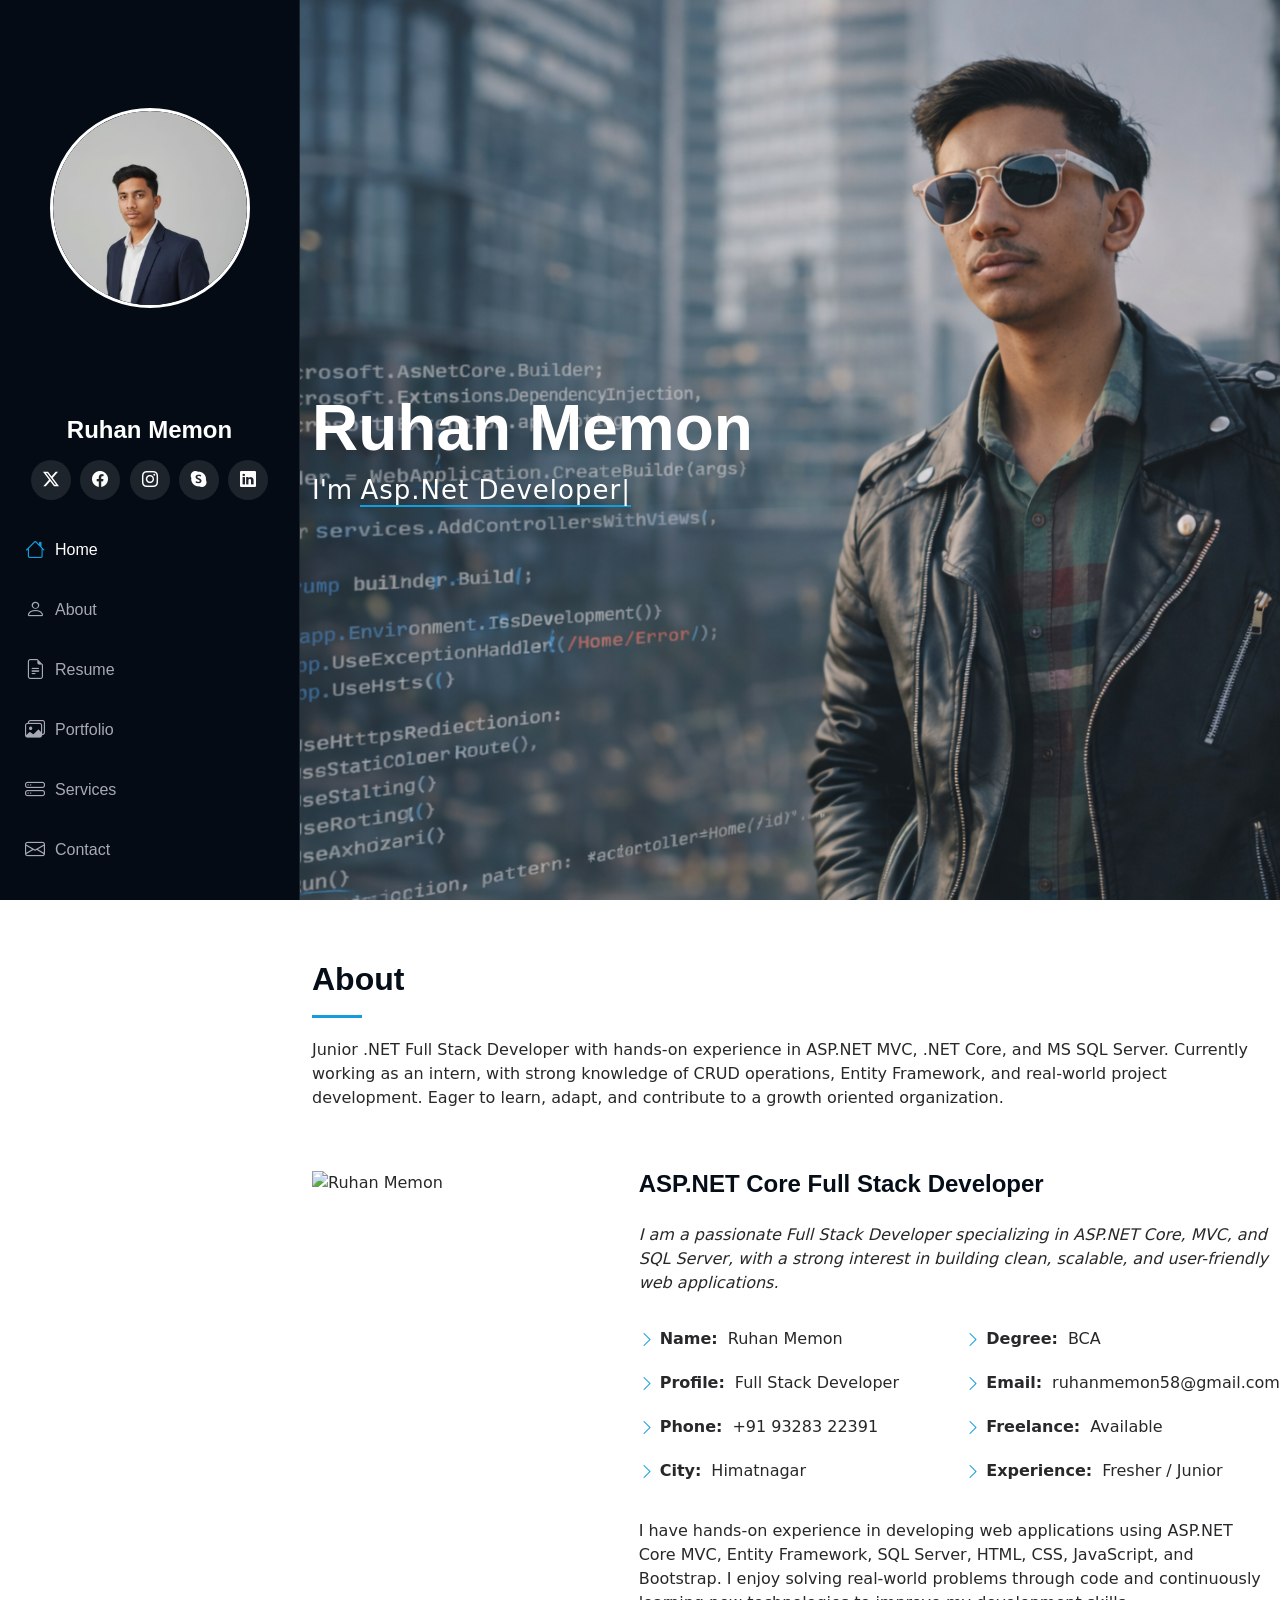
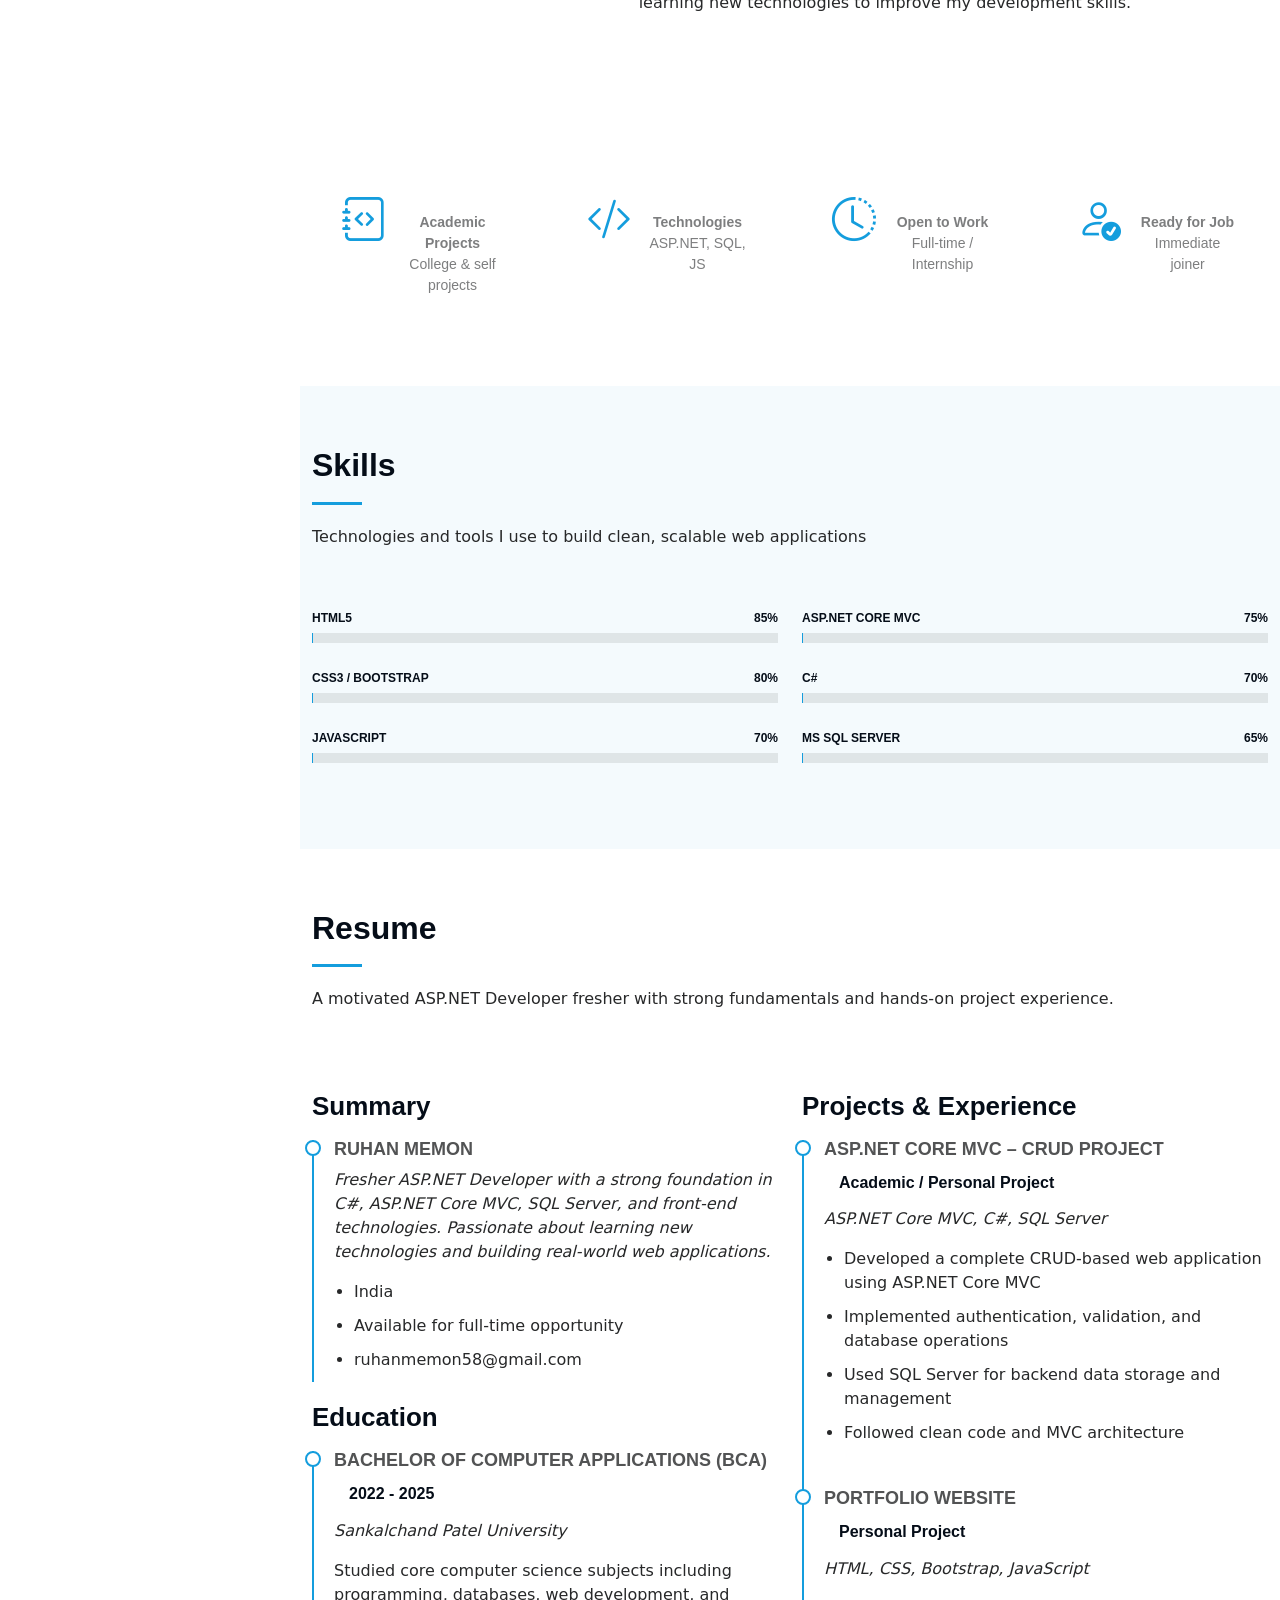
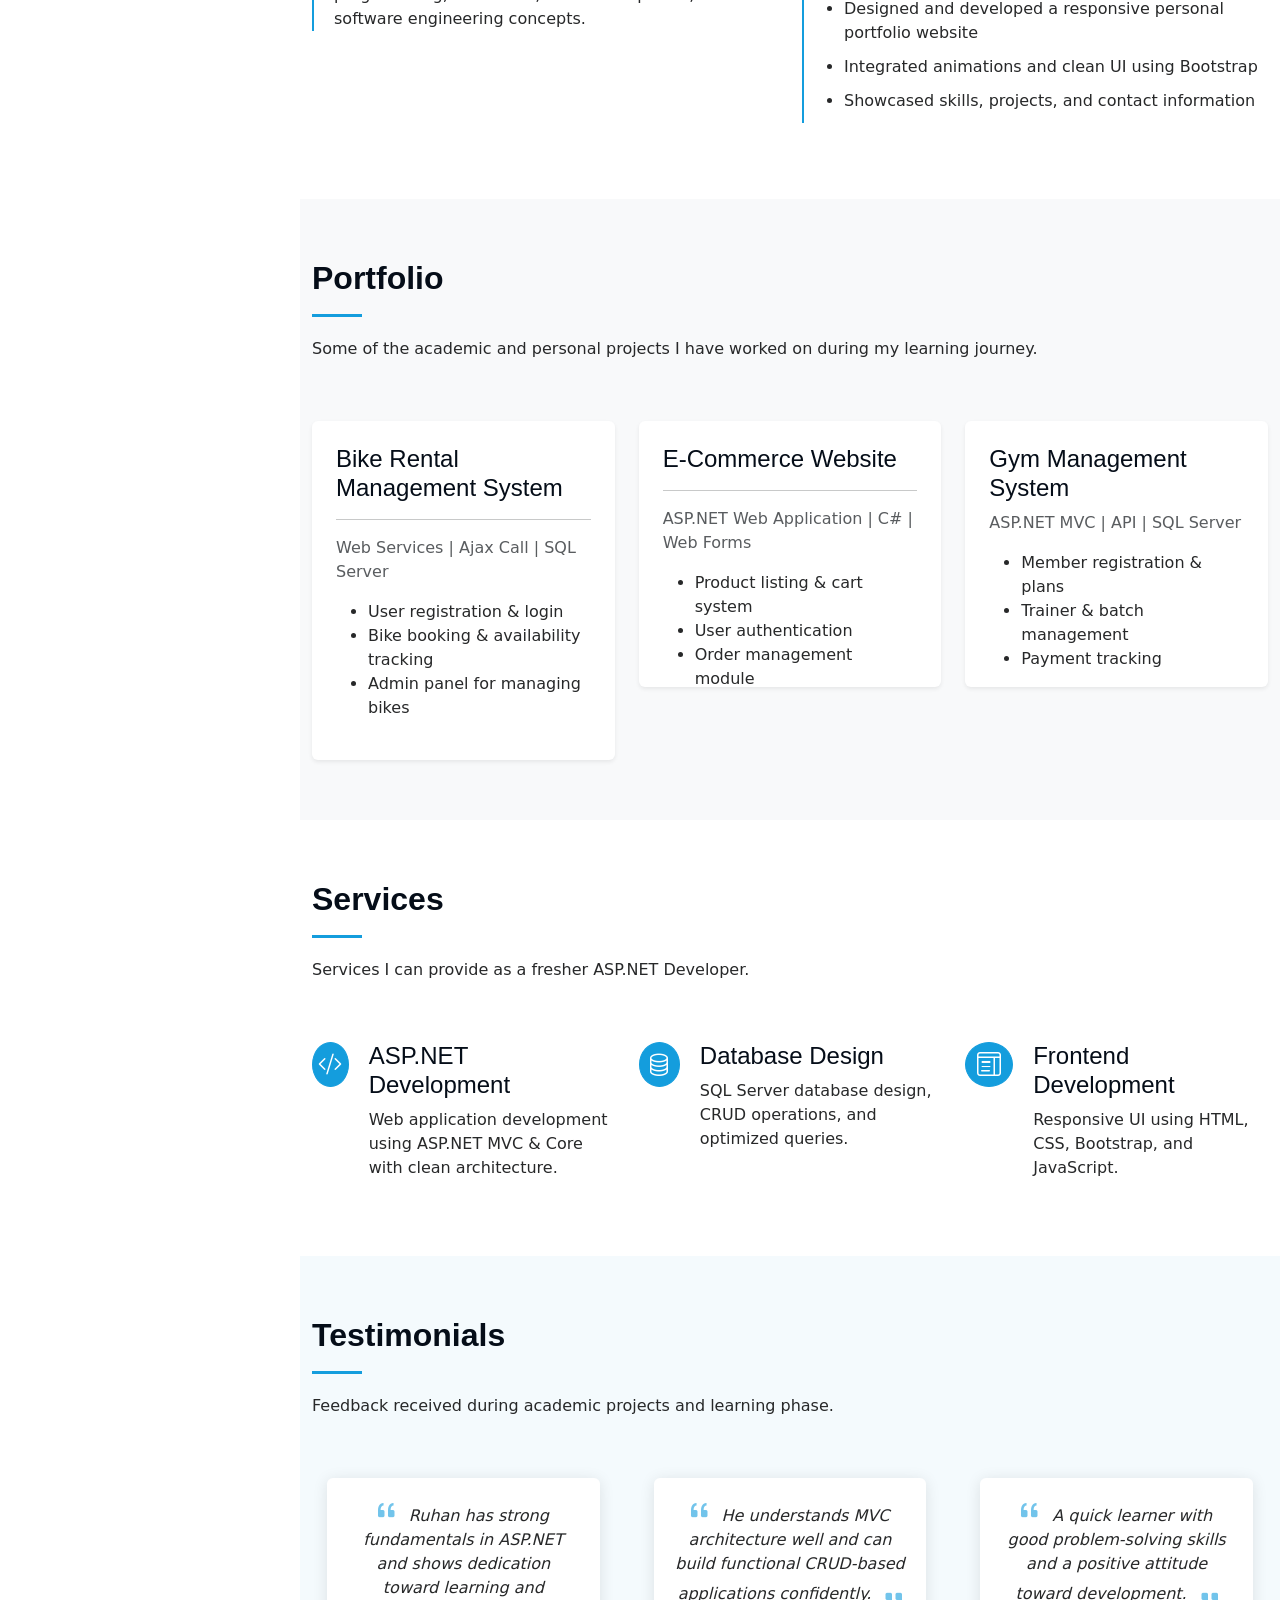
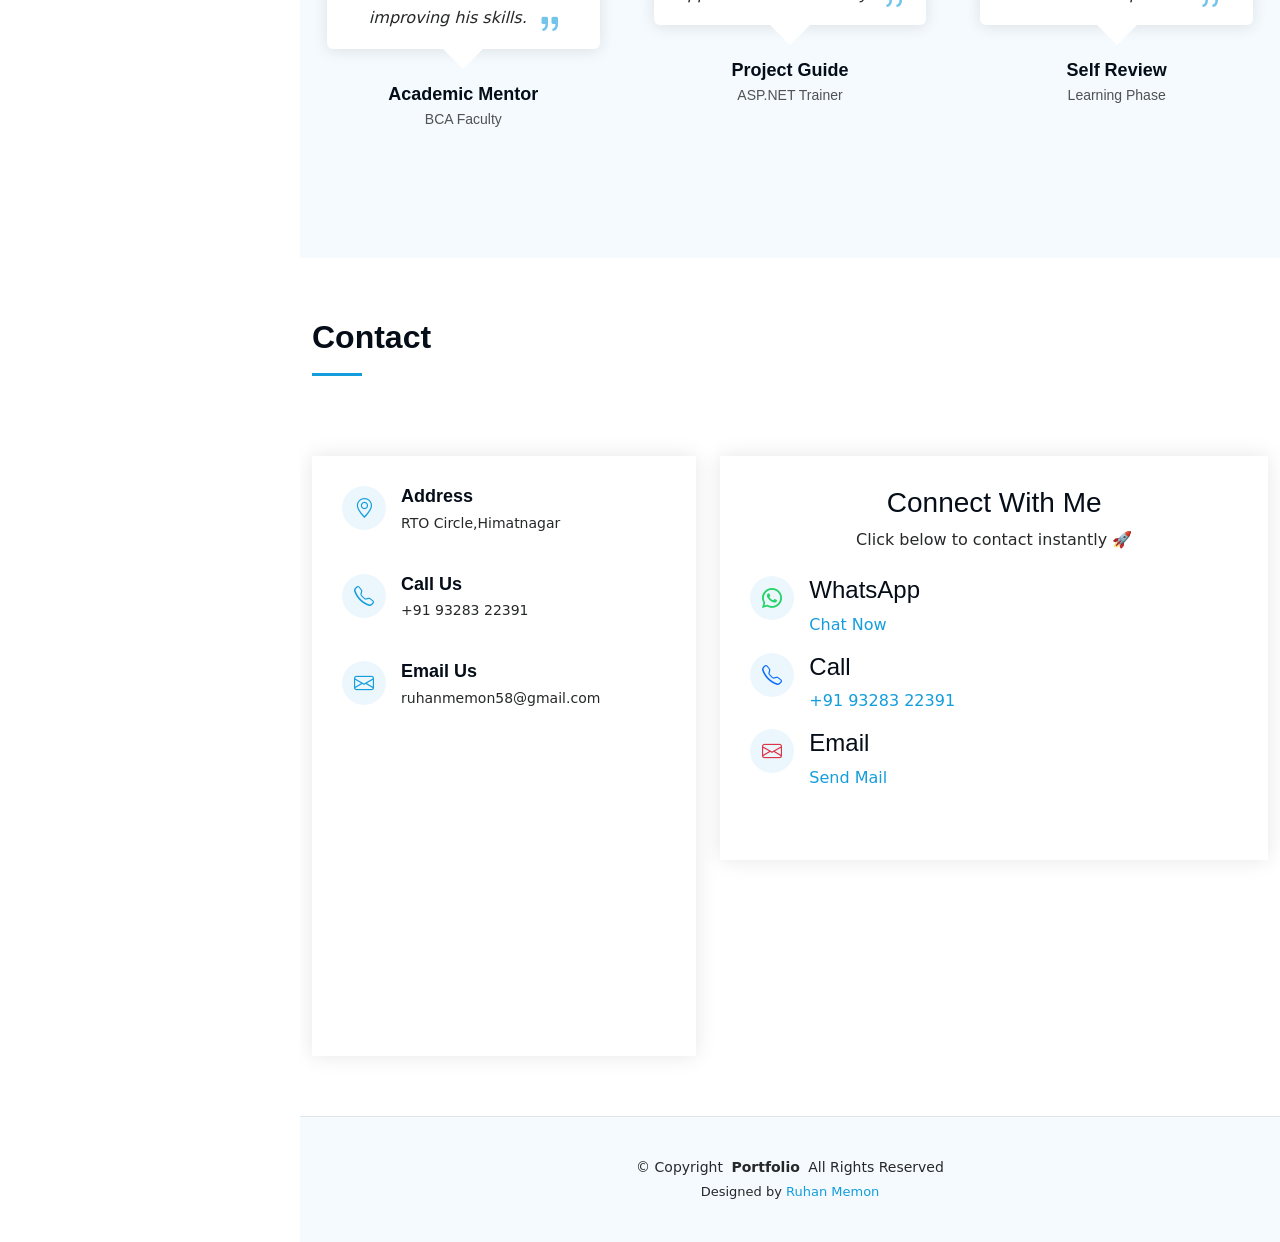
==== index.html @ 729849a2 "rename to index" ====
<!DOCTYPE html>
<html lang="en">

<head>
  <meta charset="utf-8">
  <meta content="width=device-width, initial-scale=1.0" name="viewport">

  <title>Ruhan Portfolio</title>

  <!-- ✅ FIXED Favicon -->
  <link rel="icon" href="PortAssets/img/favicon.png">
  <link rel="apple-touch-icon" href="PortAssets/img/apple-touch-icon.png">

  <!-- Fonts -->
  <link href="https://fonts.googleapis.com" rel="preconnect">
  <link href="https://fonts.gstatic.com" rel="preconnect" crossorigin>

  <!-- Vendor CSS -->
  <link rel="stylesheet" href="PortAssets/vendor/bootstrap/css/bootstrap.min.css">
  <link rel="stylesheet" href="PortAssets/vendor/bootstrap-icons/bootstrap-icons.css">
  <link rel="stylesheet" href="PortAssets/vendor/aos/aos.css">
  <link rel="stylesheet" href="PortAssets/vendor/glightbox/css/glightbox.min.css">
  <link rel="stylesheet" href="PortAssets/vendor/swiper/swiper-bundle.min.css">

  <!-- Main CSS -->
  <link rel="stylesheet" href="PortAssets/css/main.css">

</head>

<body>

 <header id="header" class="header dark-background d-flex flex-column">
     <i class="header-toggle d-xl-none bi bi-list"></i>

     <div class="profile-img">
         <img src="PortAssets/img/testimonials/Profile.jpeg" alt="" class="img-fluid rounded-circle">
     </div>

     <a href="index.html" class="logo d-flex align-items-center justify-content-center">
         <!-- Uncomment the line below if you also wish to use an image logo -->
         <!-- <img src="assets/img/logo.png" alt=""> -->
         <h1 class="sitename">Ruhan Memon</h1>
     </a>

     <div class="social-links text-center">
         <a href="#" class="twitter"><i class="bi bi-twitter-x"></i></a>
         <a href="#" class="facebook"><i class="bi bi-facebook"></i></a>
         <a href="#" class="instagram"><i class="bi bi-instagram"></i></a>
         <a href="#" class="google-plus"><i class="bi bi-skype"></i></a>
         <a href="https://www.linkedin.com/in/ruhan-memon-b972b932a/" class="linkedin"><i class="bi bi-linkedin"></i></a>
     </div>

     <nav id="navmenu" class="navmenu">
         <ul>
             <li><a href="#hero" class="active"><i class="bi bi-house navicon"></i>Home</a></li>
             <li><a href="#about"><i class="bi bi-person navicon"></i> About</a></li>
             <li><a href="#resume"><i class="bi bi-file-earmark-text navicon"></i> Resume</a></li>
             <li><a href="#portfolio"><i class="bi bi-images navicon"></i> Portfolio</a></li>
             <li><a href="#services"><i class="bi bi-hdd-stack navicon"></i> Services</a></li>
             <!-- <li class="dropdown">
                 <a href="#"><i class="bi bi-menu-button navicon"></i> <span>Dropdown</span> <i class="bi bi-chevron-down toggle-dropdown"></i></a>
                 <ul>
                     <li><a href="#">Dropdown 1</a></li>
                     <li class="dropdown">
                         <a href="#"><span>Deep Dropdown</span> <i class="bi bi-chevron-down toggle-dropdown"></i></a>
                         <ul>
                             <li><a href="#">Deep Dropdown 1</a></li>
                             <li><a href="#">Deep Dropdown 2</a></li>
                             <li><a href="#">Deep Dropdown 3</a></li>
                             <li><a href="#">Deep Dropdown 4</a></li>
                             <li><a href="#">Deep Dropdown 5</a></li>
                         </ul>
                     </li>
                     <li><a href="#">Dropdown 2</a></li>
                     <li><a href="#">Dropdown 3</a></li>
                     <li><a href="#">Dropdown 4</a></li>
                 </ul>
             </li>  -->
             <li><a href="#contact"><i class="bi bi-envelope navicon"></i> Contact</a></li>
         </ul>
     </nav>

 </header>

<main class="main">

<!-- HERO SECTION -->
<section id="hero" class="hero section dark-background">
  <img src="/PortAssets/img/testimonials/Ruhan.png" alt="" data-aos="fade-in" class="img-fluid">
  <div class="container" data-aos="fade-up" data-aos-delay="100">
    <h2>Ruhan Memon</h2>
    <p>I'm 
      <span class="typed" data-typed-items="Asp.Net Developer,Full Stack Developer,Web Developer"></span>
    </p>
  </div>
</section>
<!-- About Section -->
<section id="about" class="about section">

    <!-- Section Title -->
    <div class="container section-title" data-aos="fade-up">
        <h2>About</h2>
        <p>
            Junior .NET Full Stack Developer with hands-on experience in ASP.NET
            MVC, .NET Core, and MS SQL Server. Currently working as an intern, with
            strong knowledge of CRUD operations, Entity Framework, and real-world
            project development. Eager to learn, adapt, and contribute to a growth
            oriented organization.
        </p>
    </div><!-- End Section Title -->
    <div class="container" data-aos="fade-up" data-aos-delay="100">

        <div class="row gy-4 justify-content-center">
            <div class="col-lg-4">
                <img src="/PortAssets/img/testimonials/profile.jpeg" class="img-fluid" alt="Ruhan Memon">
            </div>
            <div class="col-lg-8 content">
                <h2>ASP.NET Core Full Stack Developer</h2>
                <p class="fst-italic py-3">
                    I am a passionate Full Stack Developer specializing in ASP.NET Core, MVC, and SQL Server,
                    with a strong interest in building clean, scalable, and user-friendly web applications.
                </p>

                <div class="row">
                    <div class="col-lg-6">
                        <ul>
                            <li><i class="bi bi-chevron-right"></i> <strong>Name:</strong> <span>Ruhan Memon</span></li>
                            <li><i class="bi bi-chevron-right"></i> <strong>Profile:</strong> <span>Full Stack Developer</span></li>
                            <li><i class="bi bi-chevron-right"></i> <strong>Phone:</strong> <span>+91 93283 22391</span></li>
                            <li><i class="bi bi-chevron-right"></i> <strong>City:</strong> <span>Himatnagar</span></li>
                        </ul>
                    </div>
                    <div class="col-lg-6">
                        <ul>
                            <li><i class="bi bi-chevron-right"></i> <strong>Degree:</strong> <span>BCA</span></li>
                            <li><i class="bi bi-chevron-right"></i> <strong>Email:</strong> <span>ruhanmemon58@gmail.com</span></li>
                            <li><i class="bi bi-chevron-right"></i> <strong>Freelance:</strong> <span>Available</span></li>
                            <li><i class="bi bi-chevron-right"></i> <strong>Experience:</strong> <span>Fresher / Junior</span></li>
                        </ul>
                    </div>
                </div>
                <p class="py-3">
                    I have hands-on experience in developing web applications using ASP.NET Core MVC,
                    Entity Framework, SQL Server, HTML, CSS, JavaScript, and Bootstrap.
                    I enjoy solving real-world problems through code and continuously learning new technologies
                    to improve my development skills.
                </p>
            </div>
        </div>
    </div>
</section><!-- /About Section -->
  <!-- Stats Section -->
  <section id="stats" class="stats section">

      <div class="container" data-aos="fade-up" data-aos-delay="100">

          <div class="row gy-4">

              <div class="col-lg-3 col-md-6">
                  <div class="stats-item text-center">
                      <i class="bi bi-journal-code"></i>
                      <span data-purecounter-start="0" data-purecounter-end="6" data-purecounter-duration="1" class="purecounter"></span>
                      <p><strong>Academic Projects</strong><br><span>College & self projects</span></p>
                  </div>
              </div>

              <div class="col-lg-3 col-md-6">
                  <div class="stats-item text-center">
                      <i class="bi bi-code-slash"></i>
                      <span data-purecounter-start="0" data-purecounter-end="4" data-purecounter-duration="1" class="purecounter"></span>
                      <p><strong>Technologies</strong><br><span>ASP.NET, SQL, JS</span></p>
                  </div>
              </div>

              <div class="col-lg-3 col-md-6">
                  <div class="stats-item text-center">
                      <i class="bi bi-clock-history"></i>
                      <span data-purecounter-start="0" data-purecounter-end="800" data-purecounter-duration="1" class="purecounter"></span>
                      <p><strong>Open to Work</strong><br><span>Full-time / Internship</span></p>

                  </div>
              </div>

              <div class="col-lg-3 col-md-6">
                  <div class="stats-item text-center">
                      <i class="bi bi-person-check"></i>
                      <span data-purecounter-start="0" data-purecounter-end="1" data-purecounter-duration="1" class="purecounter"></span>
                      <p><strong>Ready for Job</strong><br><span>Immediate joiner</span></p>
                  </div>
              </div>

          </div>

      </div>


  </section><!-- /Stats Section -->
    <!-- Skills Section -->
  <section id="skills" class="skills section light-background">

      <div class="container section-title" data-aos="fade-up">
          <h2>Skills</h2>
          <p>Technologies and tools I use to build clean, scalable web applications</p>
      </div>

      <div class="container" data-aos="fade-up" data-aos-delay="100">

          <div class="row skills-content skills-animation">

              <!-- LEFT SIDE -->
              <div class="col-lg-6">

                  <div class="progress">
                      <span class="skill"><span>HTML5</span> <i class="val">85%</i></span>
                      <div class="progress-bar-wrap">
                          <div class="progress-bar" role="progressbar" aria-valuenow="85"></div>
                      </div>
                  </div>

                  <div class="progress">
                      <span class="skill"><span>CSS3 / Bootstrap</span> <i class="val">80%</i></span>
                      <div class="progress-bar-wrap">
                          <div class="progress-bar" role="progressbar" aria-valuenow="80"></div>
                      </div>
                  </div>

                  <div class="progress">
                      <span class="skill"><span>JavaScript</span> <i class="val">70%</i></span>
                      <div class="progress-bar-wrap">
                          <div class="progress-bar" role="progressbar" aria-valuenow="70"></div>
                      </div>
                  </div>

              </div>

              <!-- RIGHT SIDE -->
              <div class="col-lg-6">

                  <div class="progress">
                      <span class="skill"><span>ASP.NET Core MVC</span> <i class="val">75%</i></span>
                      <div class="progress-bar-wrap">
                          <div class="progress-bar" role="progressbar" aria-valuenow="75"></div>
                      </div>
                  </div>

                  <div class="progress">
                      <span class="skill"><span>C#</span> <i class="val">70%</i></span>
                      <div class="progress-bar-wrap">
                          <div class="progress-bar" role="progressbar" aria-valuenow="70"></div>
                      </div>
                  </div>

                  <div class="progress">
                      <span class="skill"><span>MS SQL Server</span> <i class="val">65%</i></span>
                      <div class="progress-bar-wrap">
                          <div class="progress-bar" role="progressbar" aria-valuenow="65"></div>
                      </div>
                  </div>

              </div>

          </div>

      </div>

  </section>
  <!-- /Skills Section -->
 <!-- Resume Section -->
 <section id="resume" class="resume section">

     <!-- Section Title -->
     <div class="container section-title" data-aos="fade-up">
         <h2>Resume</h2>
         <p>A motivated ASP.NET Developer fresher with strong fundamentals and hands-on project experience.</p>
     </div>

     <div class="container">

         <div class="row">

             <!-- LEFT SIDE -->
             <div class="col-lg-6" data-aos="fade-up" data-aos-delay="100">
                 <h3 class="resume-title">Summary</h3>

                 <div class="resume-item pb-0">
                     <h4>Ruhan Memon</h4>
                     <p>
                         <em>
                             Fresher ASP.NET Developer with a strong foundation in C#, ASP.NET Core MVC,
                             SQL Server, and front-end technologies. Passionate about learning new technologies
                             and building real-world web applications.
                         </em>
                     </p>
                     <ul>
                         <li>India</li>
                         <li>Available for full-time opportunity</li>
                         <li>ruhanmemon58@gmail.com</li>
                     </ul>
                 </div>

                 <h3 class="resume-title">Education</h3>

                 <div class="resume-item">
                     <h4>Bachelor of Computer Applications (BCA)</h4>
                     <h5>2022 - 2025</h5>
                     <p><em>Sankalchand Patel  University</em></p>
                     <p>
                         Studied core computer science subjects including programming, databases,
                         web development, and software engineering concepts.
                     </p>
                 </div>

             </div>

             <!-- RIGHT SIDE -->
             <div class="col-lg-6" data-aos="fade-up" data-aos-delay="200">
                 <h3 class="resume-title">Projects & Experience</h3>

                 <div class="resume-item">
                     <h4>ASP.NET Core MVC – CRUD Project</h4>
                     <h5>Academic / Personal Project</h5>
                     <p><em>ASP.NET Core MVC, C#, SQL Server</em></p>
                     <ul>
                         <li>Developed a complete CRUD-based web application using ASP.NET Core MVC</li>
                         <li>Implemented authentication, validation, and database operations</li>
                         <li>Used SQL Server for backend data storage and management</li>
                         <li>Followed clean code and MVC architecture</li>
                     </ul>
                 </div>

                 <div class="resume-item">
                     <h4>Portfolio Website</h4>
                     <h5>Personal Project</h5>
                     <p><em>HTML, CSS, Bootstrap, JavaScript</em></p>
                     <ul>
                         <li>Designed and developed a responsive personal portfolio website</li>
                         <li>Integrated animations and clean UI using Bootstrap</li>
                         <li>Showcased skills, projects, and contact information</li>
                     </ul>
                 </div>

             </div>

         </div>

     </div>

 </section>
 <!-- /Resume Section -->
   <!-- Portfolio Section -->
 <section id="portfolio" class="portfolio section bg-light">

     <div class="container section-title" data-aos="fade-up">
         <h2>Portfolio</h2>
         <p>Some of the academic and personal projects I have worked on during my learning journey.</p>
     </div>

     <div class="container">
         <div class="row gy-4">

             <div class="col-lg-4 col-md-6" data-aos="fade-up" data-aos-delay="100">
                 <div class="portfolio-item p-4 shadow-sm bg-white rounded">
                     <h4>Bike Rental Management System</h4>
                     <hr />
                     <p class="text-muted">Web Services | Ajax Call | SQL Server</p>
                     <ul>
                         <li>User registration & login</li>
                         <li>Bike booking & availability tracking</li>
                         <li>Admin panel for managing bikes</li>
                     </ul>
                 </div>
             </div>

             <div class="col-lg-4 col-md-6" data-aos="fade-up" data-aos-delay="200">
                 <div class="portfolio-item p-4 shadow-sm bg-white rounded" style="height:266px">
                     <h4>E-Commerce Website</h4>
                     <hr />
                     <p class="text-muted">ASP.NET Web Application | C# | Web Forms</p>
                     <ul>
                         <li>Product listing & cart system</li>
                         <li>User authentication</li>
                         <li>Order management module</li>
                     </ul>
                 </div>
             </div>

             <div class="col-lg-4 col-md-6" data-aos="fade-up" data-aos-delay="300">
                 <div class="portfolio-item p-4 shadow-sm bg-white rounded" style="height:266px">
                     <h4>Gym Management System</h4>
                     <p class="text-muted">ASP.NET MVC | API | SQL Server  </p>
                     <ul>
                         <li>Member registration & plans</li>
                         <li>Trainer & batch management</li>
                         <li>Payment tracking</li>
                     </ul>
                 </div>
             </div>

         </div>
     </div>

 </section>
 <!-- /Portfolio Section -->
   <!-- Services Section -->
 <section id="services" class="services section">

     <div class="container section-title" data-aos="fade-up">
         <h2>Services</h2>
         <p>Services I can provide as a fresher ASP.NET Developer.</p>
     </div>

     <div class="container">
         <div class="row gy-4">

             <div class="col-lg-4 col-md-6" data-aos="fade-up" data-aos-delay="100">
                 <div class="service-item d-flex">
                     <div class="icon" style="width:94px;height:45px;"><i class="bi bi-code-slash"></i></div>
                     <div>
                         <h4>ASP.NET Development</h4>
                         <p>Web application development using ASP.NET MVC & Core with clean architecture.</p>
                     </div>
                 </div>
             </div>

             <div class="col-lg-4 col-md-6" data-aos="fade-up" data-aos-delay="200">
                 <div class="service-item d-flex">
                     <div class="icon" style="width:94px;height:45px;"><i class="bi bi-database"></i></div>
                     <div>
                         <h4>Database Design</h4>
                         <p>SQL Server database design, CRUD operations, and optimized queries.</p>
                     </div>
                 </div>
             </div>

             <div class="col-lg-4 col-md-6" data-aos="fade-up" data-aos-delay="300">
                 <div class="service-item d-flex">
                     <div class="icon" style="width:94px;height:45px;"><i class="bi bi-layout-text-window"></i></div>
                     <div>
                         <h4>Frontend Development</h4>
                         <p>Responsive UI using HTML, CSS, Bootstrap, and JavaScript.</p>
                     </div>
                 </div>
             </div>

         </div>
     </div>

 </section>
 <!-- /Services Section -->
 <!-- Testimonials Section -->
 <section id="testimonials" class="testimonials section light-background">

     <div class="container section-title" data-aos="fade-up">
         <h2>Testimonials</h2>
         <p>Feedback received during academic projects and learning phase.</p>
     </div>

     <div class="container" data-aos="fade-up" data-aos-delay="100">
         <div class="row gy-4">

             <div class="col-lg-4">
                 <div class="testimonial-item">
                     <p>
                         <i class="bi bi-quote quote-icon-left"></i>
                         Ruhan has strong fundamentals in ASP.NET and shows dedication toward learning and improving his skills.
                         <i class="bi bi-quote quote-icon-right"></i>
                     </p>
                     <h3>Academic Mentor</h3>
                     <h4>BCA Faculty</h4>
                 </div>
             </div>

             <div class="col-lg-4">
                 <div class="testimonial-item">
                     <p>
                         <i class="bi bi-quote quote-icon-left"></i>
                         He understands MVC architecture well and can build functional CRUD-based applications confidently.
                         <i class="bi bi-quote quote-icon-right"></i>
                     </p>
                     <h3>Project Guide</h3>
                     <h4>ASP.NET Trainer</h4>
                 </div>
             </div>

             <div class="col-lg-4">
                 <div class="testimonial-item">
                     <p>
                         <i class="bi bi-quote quote-icon-left"></i>
                         A quick learner with good problem-solving skills and a positive attitude toward development.
                         <i class="bi bi-quote quote-icon-right"></i>
                     </p>
                     <h3>Self Review</h3>
                     <h4>Learning Phase</h4>
                 </div>
             </div>

         </div>
     </div>

 </section>
 <!-- /Testimonials Section -->
<!-- Contact Section -->
<section id="contact" class="contact section">

    <div class="container section-title" data-aos="fade-up">
        <h2>Contact</h2>
       
    </div>

    <div class="container" data-aos="fade-up" data-aos-delay="100">

        <div class="row gy-4">

            <!-- ✅ LEFT SIDE SAME (NO CHANGE) -->
            <div class="col-lg-5">

                <div class="info-wrap">
                    <div class="info-item d-flex" data-aos="fade-up" data-aos-delay="200">
                        <i class="bi bi-geo-alt flex-shrink-0"></i>
                        <div>
                            <h3>Address</h3>
                            <p>RTO Circle,Himatnagar</p>
                        </div>
                    </div>

                    <div class="info-item d-flex" data-aos="fade-up" data-aos-delay="300">
                        <i class="bi bi-telephone flex-shrink-0"></i>
                        <div>
                            <h3>Call Us</h3>
                            <p>+91 93283 22391</p>
                        </div>
                    </div>

                    <div class="info-item d-flex" data-aos="fade-up" data-aos-delay="400">
                        <i class="bi bi-envelope flex-shrink-0"></i>
                        <div>
                            <h3>Email Us</h3>
                            <p>ruhanmemon58@gmail.com</p>
                        </div>
                    </div>

                    <!-- ✅ MAP SAME -->
                    <iframe src="https://www.google.com/maps/embed?pb=!1m18!1m12!1m3!1d3708.0417520841547!2d72.93994127529494!3d23.61574479393268!2m3!1f0!2f0!3f0!3m2!1i1024!2i768!4f13.1!3m3!1m2!1s0x395db9006d8b77a5%3A0x48aed995a66d8c31!2sRTO%20CIRCLE!5e1!3m2!1sen!2sin!4v1767593815990!5m2!1sen!2sin"
                        frameborder="0"
                        style="border:0; width: 100%; height: 270px;"
                        allowfullscreen=""
                        loading="lazy">
                    </iframe>

                </div>
            </div>

            <!-- 🔥 RIGHT SIDE REPLACED -->
           <div class="col-lg-7" data-aos="fade-up" data-aos-delay="200">

  <div class="info-wrap">

    <!-- Title -->
    <div class="text-center mb-4">
      <h3>Connect With Me</h3>
      <p>Click below to contact instantly 🚀</p>
    </div>

    <!-- WhatsApp -->
    <div class="info-item d-flex mb-3">
      <i class="bi bi-whatsapp flex-shrink-0" style="color:#25D366;"></i>
      <div>
        <h4>WhatsApp</h4>
        <a href="https://wa.me/919328322391?text=Hello%20Ruhan,%20I%20want%20to%20connect%20with%20you" target="_blank">
          Chat Now
        </a>
      </div>
    </div>

    <!-- Call -->
    <div class="info-item d-flex mb-3">
      <i class="bi bi-telephone flex-shrink-0" style="color:#0d6efd;"></i>
      <div>
        <h4>Call</h4>
        <a href="tel:+919328322391">
          +91 93283 22391
        </a>
      </div>
    </div>

    <!-- Email -->
    <div class="info-item d-flex">
      <i class="bi bi-envelope flex-shrink-0" style="color:#dc3545;"></i>
      <div>
        <h4>Email</h4>
        <a href="mailto:ruhanmemon58@gmail.com">
          Send Mail
        </a>
      </div>
    </div>

  </div>

</div>

        </div>

    </div>

</section>


</main>
<footer id="footer" class="footer position-relative light-background">

    <div class="container">
        <div class="copyright text-center ">
            <p>© <span>Copyright</span> <strong class="px-1 sitename">Portfolio</strong> <span>All Rights Reserved</span></p>
        </div>
        <div class="credits">
            <!-- All the links in the footer should remain intact. -->
            <!-- You can delete the links only if you've purchased the pro version. -->
            <!-- Licensing information: https://bootstrapmade.com/license/ -->
            <!-- Purchase the pro version with working PHP/AJAX contact form: [buy-url] -->
            Designed by <a href="">Ruhan Memon</a>
        </div>
    </div>

</footer>
 <!-- Scroll Top -->
 <a href="#" id="scroll-top" class="scroll-top d-flex align-items-center justify-content-center"><i class="bi bi-arrow-up-short"></i></a>

<script src="PortAssets/vendor/bootstrap/js/bootstrap.bundle.min.js"></script>
<script src="PortAssets/vendor/aos/aos.js"></script>
<script src="PortAssets/vendor/typed.js/typed.umd.js"></script>
<script>
  AOS.init();
  new Typed('.typed', {
    strings: ["Asp.Net Developer", "Full Stack Developer", "Web Developer"],
    typeSpeed: 100,
    backSpeed: 50,
    loop: true
  });
</script>

</body>
</html>
---- PortAssets/css/main.css ----
﻿/**
* Template Name: iPortfolio
* Template URL: https://bootstrapmade.com/iportfolio-bootstrap-portfolio-websites-template/
* Updated: Jun 29 2024 with Bootstrap v5.3.3
* Author: BootstrapMade.com
* License: https://bootstrapmade.com/license/
*/

/*--------------------------------------------------------------
# Font & Color Variables
# Help: https://bootstrapmade.com/color-system/
--------------------------------------------------------------*/
/* Fonts */
:root {
  --default-font: "Roboto",  system-ui, -apple-system, "Segoe UI", Roboto, "Helvetica Neue", Arial, "Noto Sans", "Liberation Sans", sans-serif, "Apple Color Emoji", "Segoe UI Emoji", "Segoe UI Symbol", "Noto Color Emoji";
  --heading-font: "Raleway",  sans-serif;
  --nav-font: "Poppins",  sans-serif;
}

/* Global Colors - The following color variables are used throughout the website. Updating them here will change the color scheme of the entire website */
:root { 
  --background-color: #ffffff; /* Background color for the entire website, including individual sections */
  --default-color: #272829; /* Default color used for the majority of the text content across the entire website */
  --heading-color: #050d18; /* Color for headings, subheadings and title throughout the website */
  --accent-color: #149ddd; /* Accent color that represents your brand on the website. It's used for buttons, links, and other elements that need to stand out */
  --surface-color: #ffffff; /* The surface color is used as a background of boxed elements within sections, such as cards, icon boxes, or other elements that require a visual separation from the global background. */
  --contrast-color: #ffffff; /* Contrast color for text, ensuring readability against backgrounds of accent, heading, or default colors. */
}

/* Nav Menu Colors - The following color variables are used specifically for the navigation menu. They are separate from the global colors to allow for more customization options */
:root {
  --nav-color: #a8a9b4;  /* The default color of the main navmenu links */
  --nav-hover-color: #ffffff; /* Applied to main navmenu links when they are hovered over or active */
  --nav-mobile-background-color: #040b14; /* Used as the background color for mobile navigation menu */
  --nav-dropdown-background-color: #040b14; /* Used as the background color for dropdown items that appear when hovering over primary navigation items */
  --nav-dropdown-color: #a8a9b4; /* Used for navigation links of the dropdown items in the navigation menu. */
  --nav-dropdown-hover-color: #ffffff; /* Similar to --nav-hover-color, this color is applied to dropdown navigation links when they are hovered over. */
}

/* Color Presets - These classes override global colors when applied to any section or element, providing reuse of the sam color scheme. */

.light-background {
  --background-color: #f4fafd;
  --surface-color: #ffffff;
}

.dark-background {
  --background-color: #040b14;
  --default-color: #ffffff;
  --heading-color: #ffffff;
  --surface-color: #151f2b;
  --contrast-color: #ffffff;
}

/* Smooth scroll */
:root {
  scroll-behavior: smooth;
}

/*--------------------------------------------------------------
# General Styling & Shared Classes
--------------------------------------------------------------*/
body {
  color: var(--default-color);
  background-color: var(--background-color);
  font-family: var(--default-font);
}

a {
  color: var(--accent-color);
  text-decoration: none;
  transition: 0.3s;
}

a:hover {
  color: color-mix(in srgb, var(--accent-color), transparent 25%);
  text-decoration: none;
}

h1,
h2,
h3,
h4,
h5,
h6 {
  color: var(--heading-color);
  font-family: var(--heading-font);
}

/* PHP Email Form Messages
------------------------------*/
.php-email-form .error-message {
  display: none;
  background: #df1529;
  color: #ffffff;
  text-align: left;
  padding: 15px;
  margin-bottom: 24px;
  font-weight: 600;
}

.php-email-form .sent-message {
  display: none;
  color: #ffffff;
  background: #059652;
  text-align: center;
  padding: 15px;
  margin-bottom: 24px;
  font-weight: 600;
}

.php-email-form .loading {
  display: none;
  background: var(--surface-color);
  text-align: center;
  padding: 15px;
  margin-bottom: 24px;
}

.php-email-form .loading:before {
  content: "";
  display: inline-block;
  border-radius: 50%;
  width: 24px;
  height: 24px;
  margin: 0 10px -6px 0;
  border: 3px solid var(--accent-color);
  border-top-color: var(--surface-color);
  animation: php-email-form-loading 1s linear infinite;
}

@keyframes php-email-form-loading {
  0% {
    transform: rotate(0deg);
  }

  100% {
    transform: rotate(360deg);
  }
}

/*--------------------------------------------------------------
# Global Header
--------------------------------------------------------------*/
.header {
  color: var(--default-color);
  background-color: var(--background-color);
  position: fixed;
  top: 0;
  left: 0;
  bottom: 0;
  padding: 0 15px;
  width: 300px;
  transition: all ease-in-out 0.3s;
  overflow-y: auto;
  z-index: 997;
  border-right: 1px solid color-mix(in srgb, var(--default-color), transparent 90%);
}

    .header .profile-img {
        width: 200px;
        height: 200px;
        border-radius: 50%;
        overflow: hidden;
        margin: auto;
        border: 3px solid #ffffff;
    }

        .header .profile-img img {
            width: 100%;
            height: 100%;
            object-fit: cover; 
            object-position: top; 
        }

.header .logo {
  line-height: 1;
  margin-bottom: 15px;
}

.header .logo img {
  max-height: 32px;
  margin-right: 8px;
}

.header .logo h1 {
  font-size: 24px;
  margin: 0;
  font-weight: 700;
  color: var(--heading-color);
}

.header .social-links {
  margin: 0 0 20px 0;
}

.header .social-links a {
  font-size: 16px;
  display: inline-flex;
  align-items: center;
  justify-content: center;
  background: color-mix(in srgb, var(--default-color), transparent 90%);
  color: var(--default-color);
  margin: 0 2px;
  border-radius: 50%;
  text-align: center;
  width: 40px;
  height: 40px;
  transition: 0.3s;
}

.header .social-links a:hover {
  color: var(--contrast-color);
  background: var(--accent-color);
}

@media (min-width: 1200px) {

  .header~main,
  .header~#footer {
    margin-left: 300px;
  }
}

@media (max-width: 1199px) {
  .header {
    left: -100%;
  }
}

.header.header-show {
  left: 0;
}

.header .header-toggle {
  color: var(--contrast-color);
  background-color: var(--accent-color);
  font-size: 22px;
  display: flex;
  align-items: center;
  justify-content: center;
  width: 40px;
  height: 40px;
  border-radius: 50%;
  cursor: pointer;
  position: fixed;
  top: 15px;
  right: 15px;
  z-index: 9999;
  transition: background-color 0.3s;
}

.header .header-toggle:hover {
  color: var(--contrast-color);
  background-color: color-mix(in srgb, var(--accent-color) 90%, white 15%);
}

/*--------------------------------------------------------------
# Navigation Menu
--------------------------------------------------------------*/
.mobile-nav-toggle {
  display: none;
}

.navmenu {
  padding: 0;
  z-index: 9997;
}

.navmenu ul {
  list-style: none;
  padding: 0 0 20px 0;
  margin: 0;
}

.navmenu a,
.navmenu a:focus {
  color: var(--nav-color);
  padding: 15px 10px;
  font-family: var(--nav-font);
  font-size: 16px;
  font-weight: 400;
  display: flex;
  align-items: center;
  white-space: nowrap;
  transition: 0.3s;
  width: 100%;
}

.navmenu a .navicon,
.navmenu a:focus .navicon {
  font-size: 20px;
  margin-right: 10px;
}

.navmenu a .toggle-dropdown,
.navmenu a:focus .toggle-dropdown {
  font-size: 12px;
  line-height: 0;
  margin-left: auto;
  width: 30px;
  height: 30px;
  display: flex;
  align-items: center;
  justify-content: center;
  border-radius: 50%;
  transition: 0.3s;
  flex-shrink: 0;
  background-color: color-mix(in srgb, var(--accent-color), transparent 90%);
}

.navmenu a .toggle-dropdown:hover,
.navmenu a:focus .toggle-dropdown:hover {
  background-color: var(--accent-color);
  color: var(--contrast-color);
}

.navmenu a:hover,
.navmenu .active,
.navmenu .active:focus {
  color: var(--nav-hover-color);
}

.navmenu a:hover .navicon,
.navmenu .active .navicon,
.navmenu .active:focus .navicon {
  color: var(--accent-color);
}

.navmenu .active .toggle-dropdown,
.navmenu .active:focus .toggle-dropdown {
  background-color: var(--accent-color);
  color: var(--contrast-color);
  transform: rotate(180deg);
}

.navmenu .dropdown {
  display: block;
}

.navmenu .dropdown a,
.navmenu .dropdown a:focus {
  color: --nav-dropdown-color;
}

.navmenu .dropdown a:hover,
.navmenu .dropdown .active,
.navmenu .dropdown .active:focus {
  color: var(--nav-dropdown-hover-color);
}

.navmenu .dropdown ul {
  position: static;
  display: none;
  z-index: 99;
  padding: 5px 10px;
  margin: 5px 10px;
  background-color: var(--nav-dropdown-background-color);
  border: 1px solid color-mix(in srgb, var(--default-color), transparent 90%);
  box-shadow: none;
  transition: all 0.5s ease-in-out;
}

.navmenu .dropdown ul ul {
  background-color: rgba(33, 37, 41, 0.1);
}

.navmenu .dropdown>.dropdown-active {
  display: block;
  background-color: rgba(33, 37, 41, 0.03);
}

/*--------------------------------------------------------------
# Global Footer
--------------------------------------------------------------*/
.footer {
  color: var(--default-color);
  background-color: var(--background-color);
  font-size: 14px;
  padding: 40px 0;
  position: relative;
  border-top: 1px solid color-mix(in srgb, var(--default-color), transparent 90%);
}

.footer .copyright p {
  margin-bottom: 0;
}

.footer .credits {
  margin-top: 4px;
  font-size: 13px;
  text-align: center;
}

/*--------------------------------------------------------------
# Preloader
--------------------------------------------------------------*/
#preloader {
  position: fixed;
  inset: 0;
  z-index: 999999;
  overflow: hidden;
  background: var(--background-color);
  transition: all 0.6s ease-out;
}

#preloader:before {
  content: "";
  position: fixed;
  top: calc(50% - 30px);
  left: calc(50% - 30px);
  border: 6px solid #ffffff;
  border-color: var(--accent-color) transparent var(--accent-color) transparent;
  border-radius: 50%;
  width: 60px;
  height: 60px;
  animation: animate-preloader 1.5s linear infinite;
}

@keyframes animate-preloader {
  0% {
    transform: rotate(0deg);
  }

  100% {
    transform: rotate(360deg);
  }
}

/*--------------------------------------------------------------
# Scroll Top Button
--------------------------------------------------------------*/
.scroll-top {
  position: fixed;
  visibility: hidden;
  opacity: 0;
  right: 15px;
  bottom: -15px;
  z-index: 99999;
  background-color: var(--accent-color);
  width: 44px;
  height: 44px;
  border-radius: 50px;
  transition: all 0.4s;
}

.scroll-top i {
  font-size: 24px;
  color: var(--contrast-color);
  line-height: 0;
}

.scroll-top:hover {
  background-color: color-mix(in srgb, var(--accent-color), transparent 20%);
  color: var(--contrast-color);
}

.scroll-top.active {
  visibility: visible;
  opacity: 1;
  bottom: 15px;
}

/*--------------------------------------------------------------
# Disable aos animation delay on mobile devices
--------------------------------------------------------------*/
@media screen and (max-width: 768px) {
  [data-aos-delay] {
    transition-delay: 0 !important;
  }
}

/*--------------------------------------------------------------
# Global Page Titles & Breadcrumbs
--------------------------------------------------------------*/
.page-title {
  color: var(--default-color);
  background-color: var(--background-color);
  padding: 25px 0;
  position: relative;
}

.page-title h1 {
  font-size: 24px;
  font-weight: 700;
}

.page-title .breadcrumbs ol {
  display: flex;
  flex-wrap: wrap;
  list-style: none;
  padding: 0;
  margin: 0;
  font-size: 14px;
  font-weight: 400;
}

.page-title .breadcrumbs ol li+li {
  padding-left: 10px;
}

.page-title .breadcrumbs ol li+li::before {
  content: "/";
  display: inline-block;
  padding-right: 10px;
  color: color-mix(in srgb, var(--default-color), transparent 70%);
}

/*--------------------------------------------------------------
# Global Sections
--------------------------------------------------------------*/
section,
.section {
  color: var(--default-color);
  background-color: var(--background-color);
  padding: 60px 0;
  overflow: clip;
}

/*--------------------------------------------------------------
# Global Section Titles
--------------------------------------------------------------*/
.section-title {
  padding-bottom: 60px;
  position: relative;
}

.section-title h2 {
  font-size: 32px;
  font-weight: 700;
  margin-bottom: 20px;
  padding-bottom: 20px;
  position: relative;
}

.section-title h2:after {
  content: "";
  position: absolute;
  display: block;
  width: 50px;
  height: 3px;
  background: var(--accent-color);
  left: 0;
  bottom: 0;
}

.section-title p {
  margin-bottom: 0;
}

/*--------------------------------------------------------------
# Hero Section
--------------------------------------------------------------*/
.hero {
  width: 100%;
  min-height: 100vh;
  position: relative;
  padding: 80px 0;
  display: flex;
  align-items: center;
  justify-content: center;
}

.hero img {
  position: absolute;
  inset: 0;
  display: block;
  width: 100%;
  height: 100%;
  object-fit: cover;
  z-index: 1;
}

/*.hero:before {
  content: "";
  background: color-mix(in srgb, var(--background-color), transparent 70%);
  position: absolute;
  inset: 0;
  z-index: 2;
}*/

    .hero::before {
        content: "";
        position: absolute;
        inset: 0;
        background: rgba(0,0,0,0.45);
    }


.hero .container {
  position: relative;
  z-index: 3;
}

.hero h2 {
  margin: 0;
  font-size: 64px;
  font-weight: 700;
}

.hero p {
  margin: 5px 0 0 0;
  font-size: 26px;
}

.hero p span {
  letter-spacing: 1px;
  border-bottom: 2px solid var(--accent-color);
}

.hero .social-links {
  margin-top: 25px;
}

.hero .social-links a {
  font-size: 24px;
  display: inline-block;
  color: color-mix(in srgb, var(--default-color), transparent 50%);
  line-height: 1;
  margin-right: 20px;
  transition: 0.3s;
}

.hero .social-links a:hover {
  color: var(--accent-color);
}

@media (max-width: 768px) {
  .hero h2 {
    font-size: 32px;
  }

  .hero p {
    font-size: 20px;
  }
}

/*--------------------------------------------------------------
# About Section
--------------------------------------------------------------*/
.about .content h2 {
  font-weight: 700;
  font-size: 24px;
}

.about .content ul {
  list-style: none;
  padding: 0;
}

.about .content ul li {
  margin-bottom: 20px;
  display: flex;
  align-items: center;
}

.about .content ul strong {
  margin-right: 10px;
}

.about .content ul i {
  font-size: 16px;
  margin-right: 5px;
  color: var(--accent-color);
  line-height: 0;
}
.content img {
    border-radius: 12px;
}


/*--------------------------------------------------------------
# Stats Section
--------------------------------------------------------------*/
.stats .stats-item {
  padding: 30px;
  width: 100%;
}

.stats .stats-item i {
  color: var(--accent-color);
  display: block;
  font-size: 44px;
  float: left;
  line-height: 0;
}

.stats .stats-item .purecounter {
  color: var(--heading-color);
  font-size: 48px;
  line-height: 40px;
  display: block;
  font-weight: 700;
  margin-left: 60px;
}

.stats .stats-item p {
  color: color-mix(in srgb, var(--default-color), transparent 40%);
  padding: 15px 0 0 0;
  margin: 0 0 0 60px;
  font-family: var(--heading-font);
  font-size: 14px;
}

/*--------------------------------------------------------------
# Skills Section
--------------------------------------------------------------*/
.skills .progress {
  height: 60px;
  display: block;
  background: none;
  border-radius: 0;
}

.skills .progress .skill {
  color: var(--heading-color);
  padding: 0;
  margin: 0 0 6px 0;
  text-transform: uppercase;
  display: block;
  font-weight: 600;
  font-family: var(--heading-font);
}

.skills .progress .skill .val {
  float: right;
  font-style: normal;
}

.skills .progress-bar-wrap {
  background: color-mix(in srgb, var(--default-color), transparent 90%);
  height: 10px;
}

.skills .progress-bar {
  width: 1px;
  height: 10px;
  transition: 0.9s;
  background-color: var(--accent-color);
}

/*--------------------------------------------------------------
# Resume Section
--------------------------------------------------------------*/
.resume .resume-title {
  color: var(--heading-color);
  font-size: 26px;
  font-weight: 700;
  margin-top: 20px;
  margin-bottom: 20px;
}

.resume .resume-item {
  padding: 0 0 20px 20px;
  margin-top: -2px;
  border-left: 2px solid var(--accent-color);
  position: relative;
}

.resume .resume-item h4 {
  line-height: 18px;
  font-size: 18px;
  font-weight: 600;
  text-transform: uppercase;
  color: color-mix(in srgb, var(--default-color), transparent 20%);
  margin-bottom: 10px;
}

.resume .resume-item h5 {
  font-size: 16px;
  padding: 5px 15px;
  display: inline-block;
  font-weight: 600;
  margin-bottom: 10px;
}

.resume .resume-item ul {
  padding-left: 20px;
}

.resume .resume-item ul li {
  padding-bottom: 10px;
}

.resume .resume-item:last-child {
  padding-bottom: 0;
}

.resume .resume-item::before {
  content: "";
  position: absolute;
  width: 16px;
  height: 16px;
  border-radius: 50px;
  left: -9px;
  top: 0;
  background: var(--background-color);
  border: 2px solid var(--accent-color);
}

/*--------------------------------------------------------------
# Portfolio Section
--------------------------------------------------------------*/
.portfolio .portfolio-filters {
  padding: 0;
  margin: 0 auto 20px auto;
  list-style: none;
  text-align: center;
}

.portfolio .portfolio-filters li {
  cursor: pointer;
  display: inline-block;
  padding: 0;
  font-size: 14px;
  font-weight: 400;
  margin: 0 10px;
  line-height: 1;
  text-transform: uppercase;
  margin-bottom: 10px;
  transition: all 0.3s ease-in-out;
}

.portfolio .portfolio-filters li:hover,
.portfolio .portfolio-filters li.filter-active {
  color: var(--accent-color);
}

.portfolio .portfolio-filters li:first-child {
  margin-left: 0;
}

.portfolio .portfolio-filters li:last-child {
  margin-right: 0;
}

@media (max-width: 575px) {
  .portfolio .portfolio-filters li {
    font-size: 14px;
    margin: 0 5px;
  }
}

.portfolio .portfolio-content {
  position: relative;
  overflow: hidden;
}

.portfolio .portfolio-content img {
  transition: 0.3s;
}

.portfolio .portfolio-content .portfolio-info {
  opacity: 0;
  position: absolute;
  inset: 0;
  z-index: 3;
  transition: all ease-in-out 0.3s;
  background: rgba(0, 0, 0, 0.6);
  padding: 15px;
}

.portfolio .portfolio-content .portfolio-info h4 {
  font-size: 14px;
  padding: 5px 10px;
  font-weight: 400;
  color: #ffffff;
  display: inline-block;
  background-color: var(--accent-color);
}

.portfolio .portfolio-content .portfolio-info p {
  position: absolute;
  bottom: 10px;
  text-align: center;
  display: inline-block;
  left: 0;
  right: 0;
  font-size: 16px;
  font-weight: 600;
  color: rgba(255, 255, 255, 0.8);
}

.portfolio .portfolio-content .portfolio-info .preview-link,
.portfolio .portfolio-content .portfolio-info .details-link {
  position: absolute;
  left: calc(50% - 40px);
  font-size: 26px;
  top: calc(50% - 14px);
  color: #fff;
  transition: 0.3s;
  line-height: 1.2;
}

.portfolio .portfolio-content .portfolio-info .preview-link:hover,
.portfolio .portfolio-content .portfolio-info .details-link:hover {
  color: var(--accent-color);
}

.portfolio .portfolio-content .portfolio-info .details-link {
  left: 50%;
  font-size: 34px;
  line-height: 0;
}

.portfolio .portfolio-content:hover .portfolio-info {
  opacity: 1;
}

.portfolio .portfolio-content:hover img {
  transform: scale(1.1);
}

/*--------------------------------------------------------------
# Services Section
--------------------------------------------------------------*/
.services .service-item {
  position: relative;
}

    .services .service-item .icon {
        background: var(--accent-color);
        display: flex;
        align-items: center;
        justify-content: center;
        border-radius: 50%;
        transition: 0.5s;
        border: 1px solid var(--accent-color);
        margin-right: 20px;
    }

.services .service-item .icon i {
  color: var(--contrast-color);
  font-size: 24px;
  line-height: 0;
}

.services .service-item:hover .icon {
  background: var(--surface-color);
}

.services .service-item:hover .icon i {
  color: var(--accent-color);
}

.services .service-item .title {
  font-weight: 700;
  margin-bottom: 15px;
  font-size: 18px;
}

.services .service-item .title a {
  color: var(--heading-color);
}

.services .service-item .title a:hover {
  color: var(--accent-color);
}

.services .service-item .description {
  line-height: 24px;
  font-size: 14px;
}

/*--------------------------------------------------------------
# Testimonials Section
--------------------------------------------------------------*/
.testimonials .testimonials-carousel,
.testimonials .testimonials-slider {
  overflow: hidden;
}

.testimonials .testimonial-item {
  box-sizing: content-box;
  text-align: center;
  min-height: 320px;
}

.testimonials .testimonial-item .testimonial-img {
  width: 90px;
  border-radius: 50%;
  margin: 0 auto;
}

.testimonials .testimonial-item h3 {
  font-size: 18px;
  font-weight: bold;
  margin: 10px 0 5px 0;
}

.testimonials .testimonial-item h4 {
  font-size: 14px;
  color: color-mix(in srgb, var(--default-color), transparent 20%);
  margin: 0;
}

.testimonials .testimonial-item .quote-icon-left,
.testimonials .testimonial-item .quote-icon-right {
  color: color-mix(in srgb, var(--accent-color), transparent 40%);
  font-size: 26px;
  line-height: 0;
}

.testimonials .testimonial-item .quote-icon-left {
  display: inline-block;
  left: -5px;
  position: relative;
}

.testimonials .testimonial-item .quote-icon-right {
  display: inline-block;
  right: -5px;
  position: relative;
  top: 10px;
  transform: scale(-1, -1);
}

.testimonials .testimonial-item p {
  font-style: italic;
  margin: 0 15px 15px 15px;
  padding: 20px;
  background-color: var(--surface-color);
  position: relative;
  margin-bottom: 35px;
  border-radius: 6px;
  box-shadow: 0px 2px 15px rgba(0, 0, 0, 0.1);
}

.testimonials .testimonial-item p::after {
  content: "";
  width: 0;
  height: 0;
  border-top: 20px solid var(--surface-color);
  border-right: 20px solid transparent;
  border-left: 20px solid transparent;
  position: absolute;
  bottom: -20px;
  left: calc(50% - 20px);
}

.testimonials .swiper-wrapper {
  height: auto;
}

.testimonials .swiper-pagination {
  margin-top: 40px;
  position: relative;
}

.testimonials .swiper-pagination .swiper-pagination-bullet {
  width: 12px;
  height: 12px;
  background-color: var(--background-color);
  opacity: 1;
  border: 1px solid var(--accent-color);
}

.testimonials .swiper-pagination .swiper-pagination-bullet-active {
  background-color: var(--accent-color);
}

/*--------------------------------------------------------------
# Contact Section
--------------------------------------------------------------*/
.contact .info-wrap {
  background-color: var(--surface-color);
  box-shadow: 0px 0px 20px rgba(0, 0, 0, 0.1);
  padding: 30px;
}

@media (max-width: 575px) {
  .contact .info-wrap {
    padding: 20px;
  }
}

.contact .info-item {
  margin-bottom: 40px;
}

.contact .info-item i {
  font-size: 20px;
  color: var(--accent-color);
  background: color-mix(in srgb, var(--accent-color), transparent 92%);
  width: 44px;
  height: 44px;
  display: flex;
  justify-content: center;
  align-items: center;
  border-radius: 50px;
  transition: all 0.3s ease-in-out;
  margin-right: 15px;
}

.contact .info-item h3 {
  padding: 0;
  font-size: 18px;
  font-weight: 700;
  margin-bottom: 5px;
}

.contact .info-item p {
  padding: 0;
  margin-bottom: 0;
  font-size: 14px;
}

.contact .info-item:hover i {
  background: var(--accent-color);
  color: var(--contrast-color);
}

.contact .php-email-form {
  background-color: var(--surface-color);
  height: 100%;
  padding: 30px;
  box-shadow: 0px 0px 20px rgba(0, 0, 0, 0.1);
}

@media (max-width: 575px) {
  .contact .php-email-form {
    padding: 20px;
  }
}

.contact .php-email-form input[type=text],
.contact .php-email-form input[type=email],
.contact .php-email-form textarea {
  font-size: 14px;
  padding: 10px 15px;
  box-shadow: none;
  border-radius: 0;
  color: var(--default-color);
  background-color: var(--surface-color);
  border-color: color-mix(in srgb, var(--default-color), transparent 80%);
}

.contact .php-email-form input[type=text]:focus,
.contact .php-email-form input[type=email]:focus,
.contact .php-email-form textarea:focus {
  border-color: var(--accent-color);
}

.contact .php-email-form input[type=text]::placeholder,
.contact .php-email-form input[type=email]::placeholder,
.contact .php-email-form textarea::placeholder {
  color: color-mix(in srgb, var(--default-color), transparent 70%);
}

.contact .php-email-form button[type=submit] {
  color: var(--contrast-color);
  background: var(--accent-color);
  border: 0;
  padding: 10px 30px;
  transition: 0.4s;
  border-radius: 50px;
}

.contact .php-email-form button[type=submit]:hover {
  background: color-mix(in srgb, var(--accent-color), transparent 25%);
}

/*--------------------------------------------------------------
# Portfolio Details Section
--------------------------------------------------------------*/
.portfolio-details .portfolio-details-slider img {
  width: 100%;
}

.portfolio-details .portfolio-details-slider .swiper-pagination {
  margin-top: 20px;
  position: relative;
}

.portfolio-details .portfolio-details-slider .swiper-pagination .swiper-pagination-bullet {
  width: 12px;
  height: 12px;
  background-color: color-mix(in srgb, var(--default-color), transparent 85%);
  opacity: 1;
}

.portfolio-details .portfolio-details-slider .swiper-pagination .swiper-pagination-bullet-active {
  background-color: var(--accent-color);
}

.portfolio-details .portfolio-info {
  padding: 30px;
  box-shadow: 0px 0 30px rgba(0, 0, 0, 0.1);
}

.portfolio-details .portfolio-info h3 {
  font-size: 22px;
  font-weight: 700;
  margin-bottom: 20px;
  padding-bottom: 20px;
  border-bottom: 1px solid color-mix(in srgb, var(--default-color), transparent 85%);
}

.portfolio-details .portfolio-info ul {
  list-style: none;
  padding: 0;
  font-size: 15px;
}

.portfolio-details .portfolio-info ul li+li {
  margin-top: 10px;
}

.portfolio-details .portfolio-description {
  padding-top: 30px;
}

.portfolio-details .portfolio-description h2 {
  font-size: 26px;
  font-weight: 700;
  margin-bottom: 20px;
}

.portfolio-details .portfolio-description p {
  padding: 0;
  color: color-mix(in srgb, var(--default-color), transparent 30%);
}

/*--------------------------------------------------------------
# Service Details Section
--------------------------------------------------------------*/
.service-details .services-list {
  padding: 10px 30px;
  border: 1px solid color-mix(in srgb, var(--default-color), transparent 90%);
  margin-bottom: 20px;
}

.service-details .services-list a {
  display: block;
  line-height: 1;
  padding: 8px 0 8px 15px;
  border-left: 3px solid color-mix(in srgb, var(--default-color), transparent 70%);
  margin: 20px 0;
  color: color-mix(in srgb, var(--default-color), transparent 20%);
  transition: 0.3s;
}

.service-details .services-list a.active {
  color: var(--heading-color);
  font-weight: 700;
  border-color: var(--accent-color);
}

.service-details .services-list a:hover {
  border-color: var(--accent-color);
}

.service-details .services-img {
  margin-bottom: 20px;
}

.service-details h3 {
  font-size: 26px;
  font-weight: 700;
}

.service-details h4 {
  font-size: 20px;
  font-weight: 700;
}

.service-details p {
  font-size: 15px;
}

.service-details ul {
  list-style: none;
  padding: 0;
  font-size: 15px;
}

.service-details ul li {
  padding: 5px 0;
  display: flex;
  align-items: center;
}

.service-details ul i {
  font-size: 20px;
  margin-right: 8px;
  color: var(--accent-color);
}

/*--------------------------------------------------------------
# Starter Section Section
--------------------------------------------------------------*/
.starter-section {
  /* Add your styles here */
}
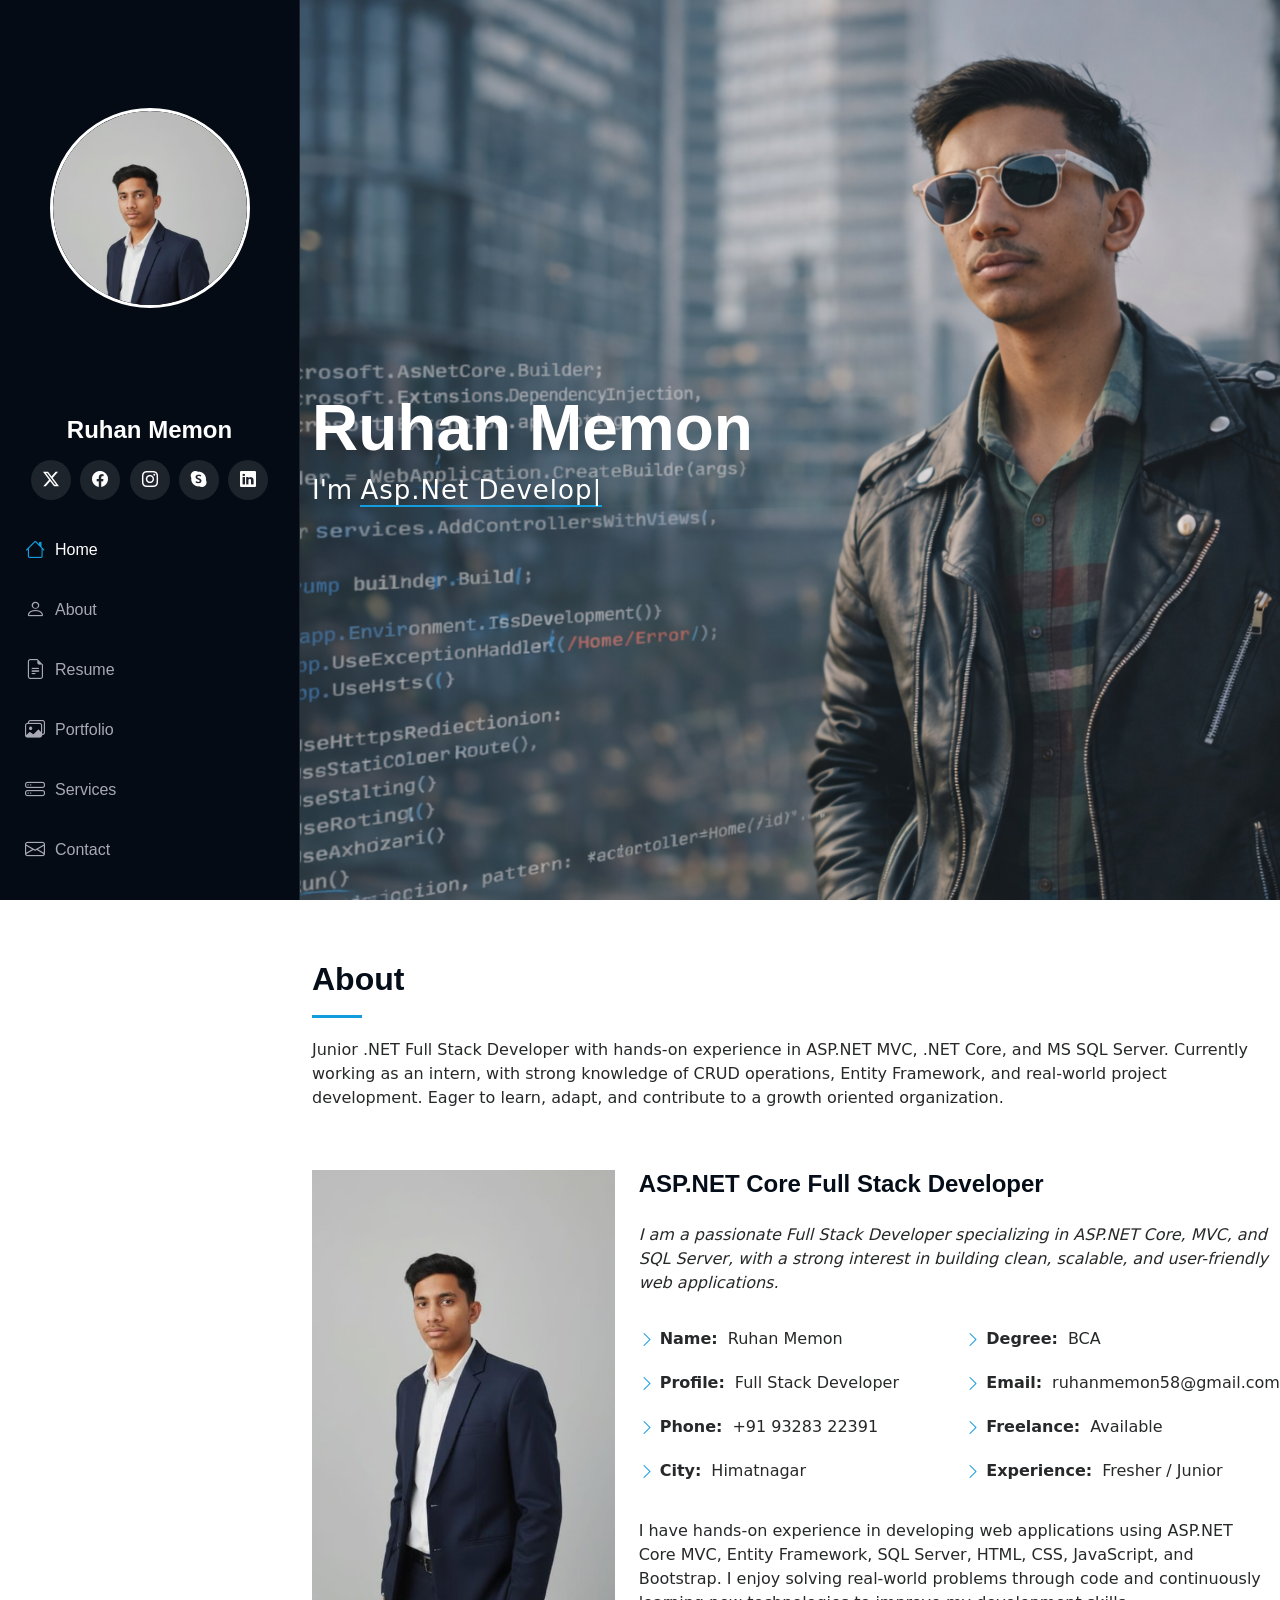
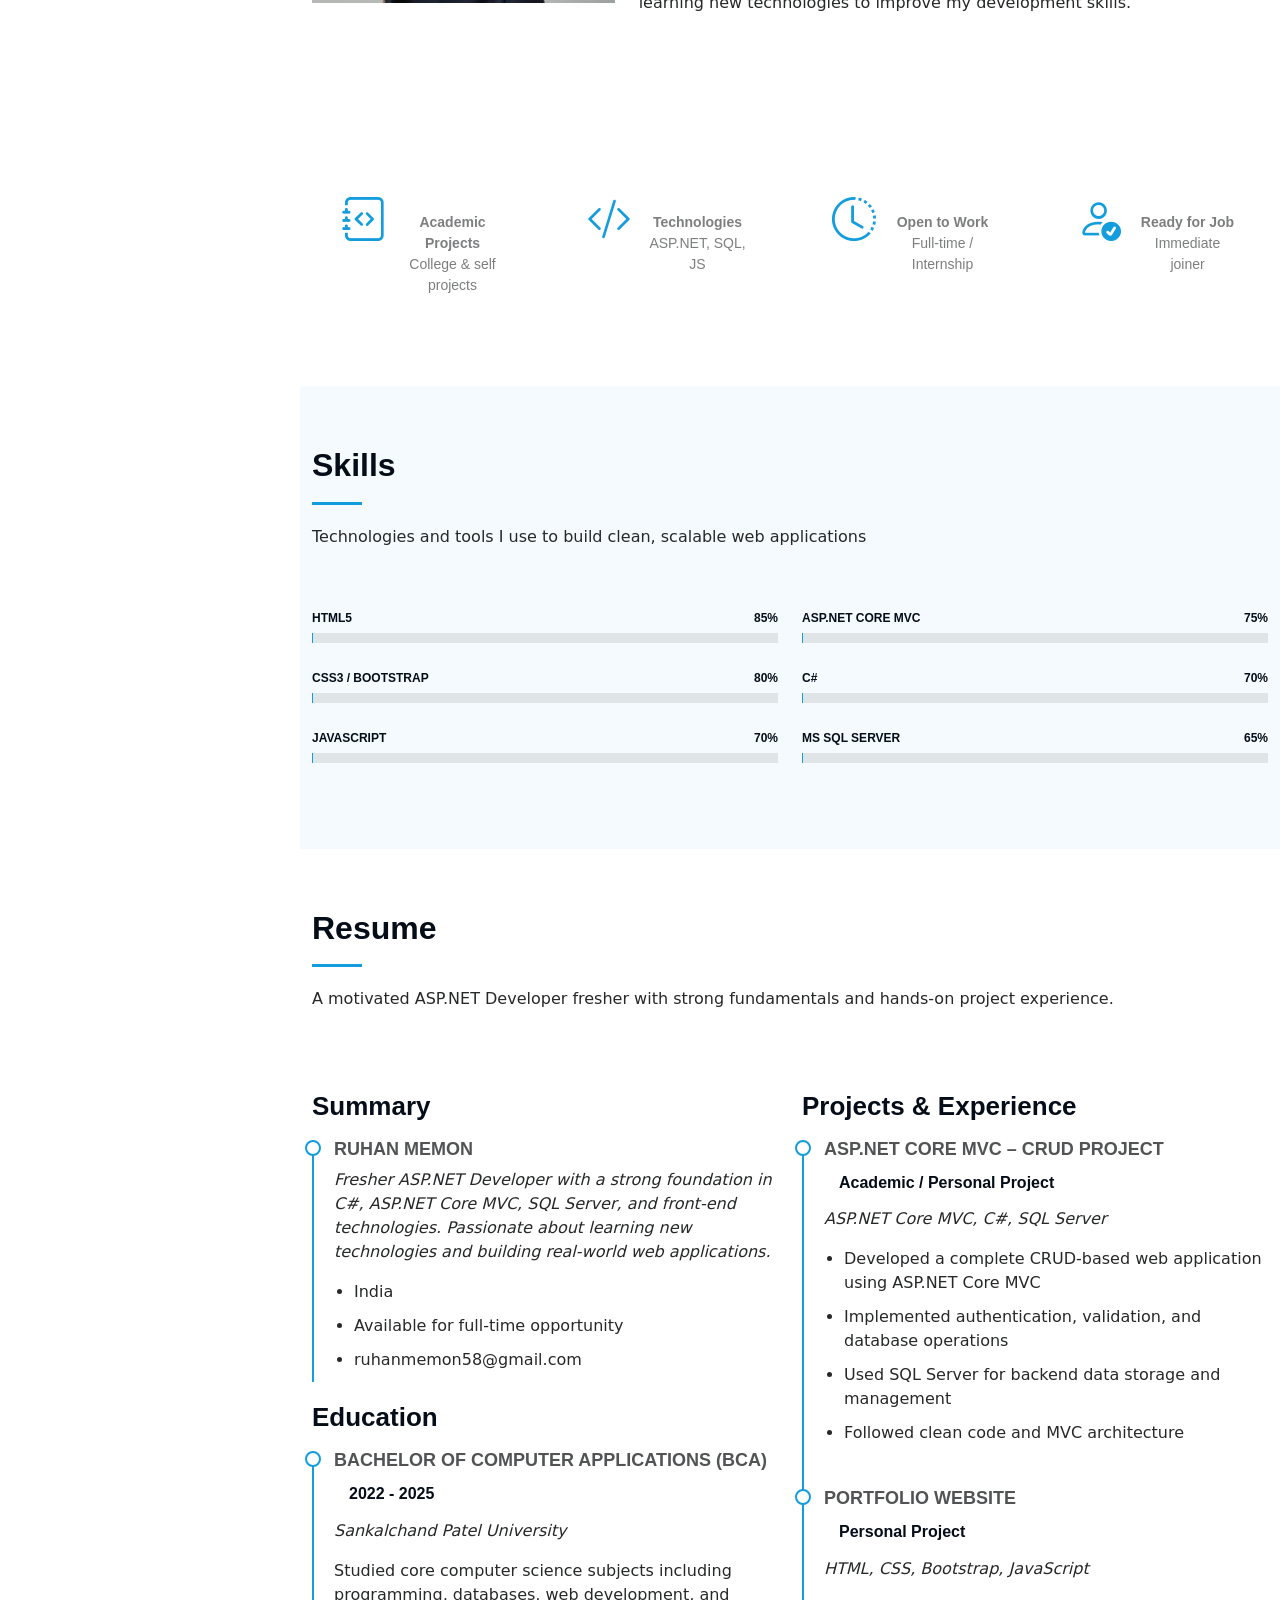
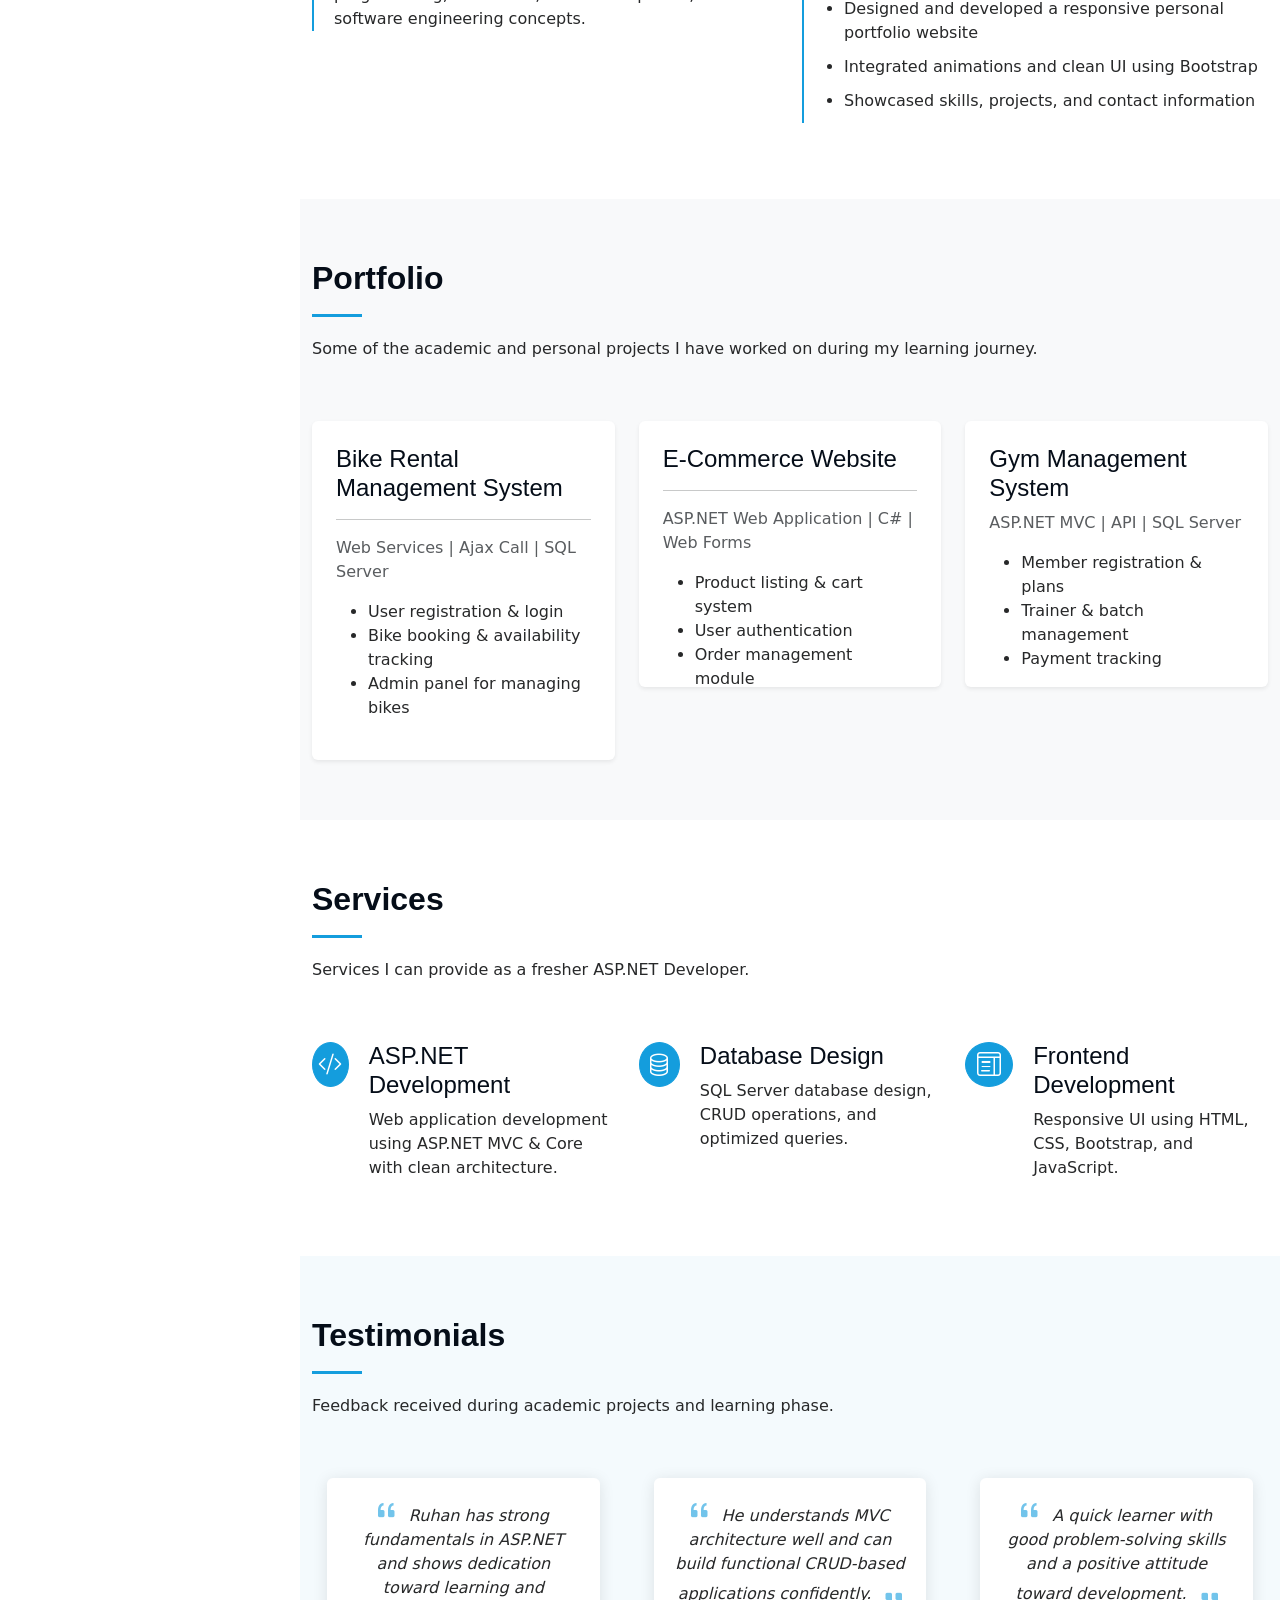
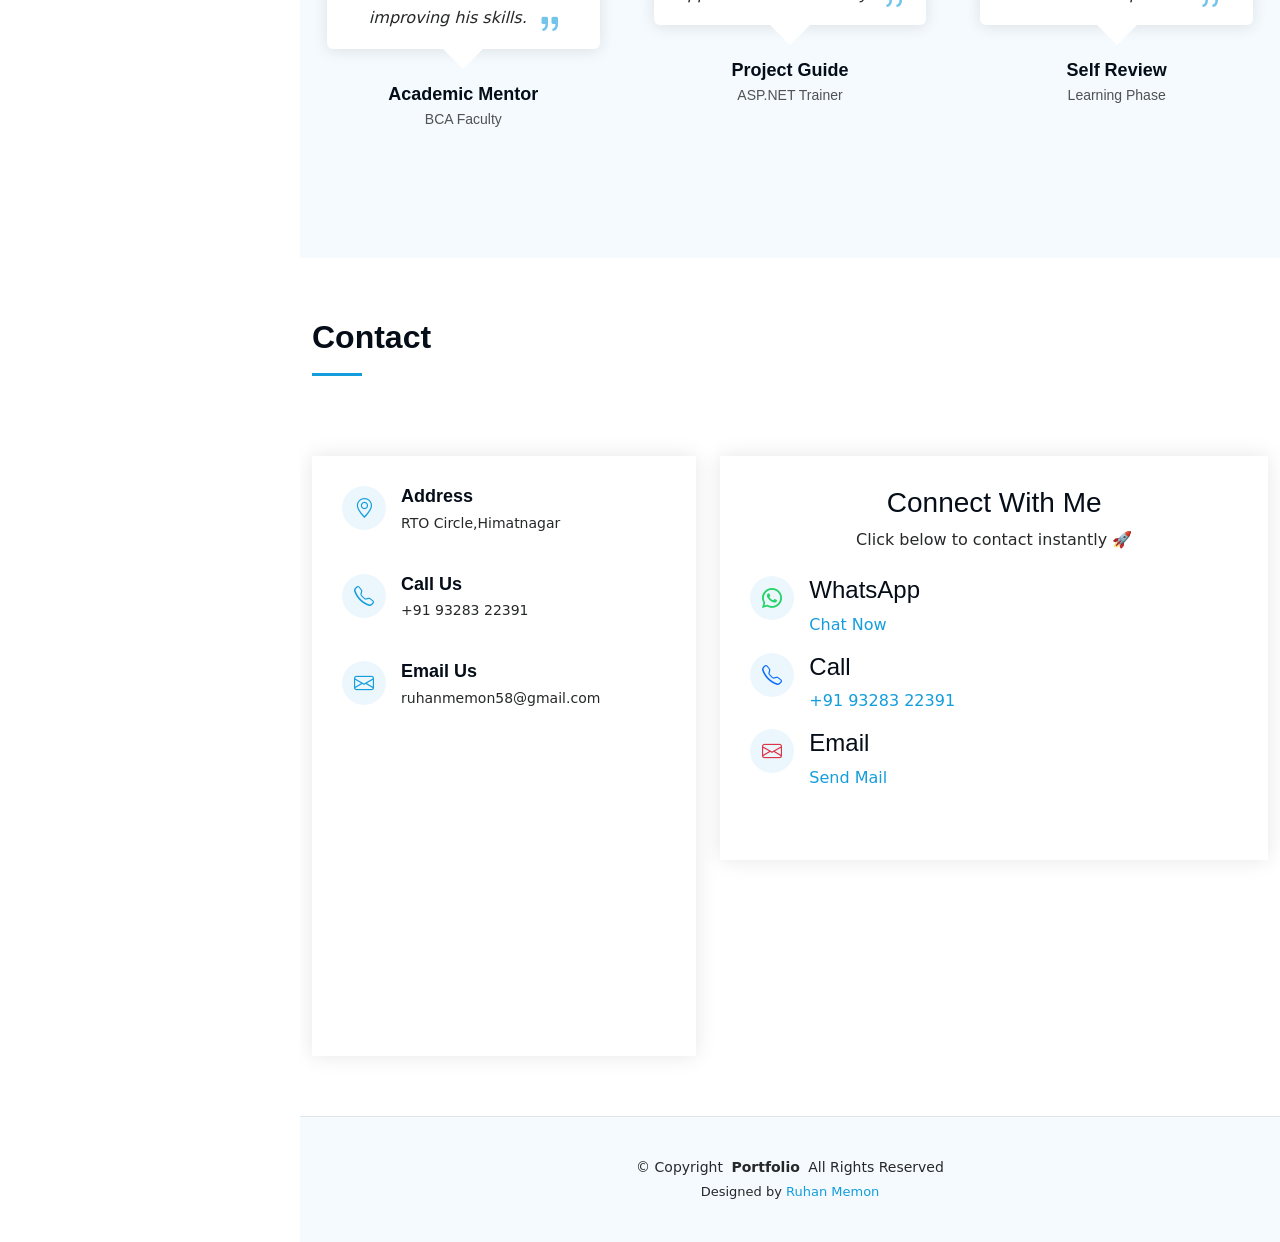
==== commit dfc68f96: "fix image path" ====
--- a/index.html
+++ b/index.html
@@ -86,7 +86,7 @@
 
 <!-- HERO SECTION -->
 <section id="hero" class="hero section dark-background">
-  <img src="/PortAssets/img/testimonials/Ruhan.png" alt="" data-aos="fade-in" class="img-fluid">
+  <img src="PortAssets/img/testimonials/Ruhan.png" alt="" data-aos="fade-in" class="img-fluid">
   <div class="container" data-aos="fade-up" data-aos-delay="100">
     <h2>Ruhan Memon</h2>
     <p>I'm 
@@ -112,7 +112,7 @@
 
         <div class="row gy-4 justify-content-center">
             <div class="col-lg-4">
-                <img src="/PortAssets/img/testimonials/profile.jpeg" class="img-fluid" alt="Ruhan Memon">
+                <img src="PortAssets/img/testimonials/Profile.jpeg" class="img-fluid" alt="Ruhan Memon">
             </div>
             <div class="col-lg-8 content">
                 <h2>ASP.NET Core Full Stack Developer</h2>
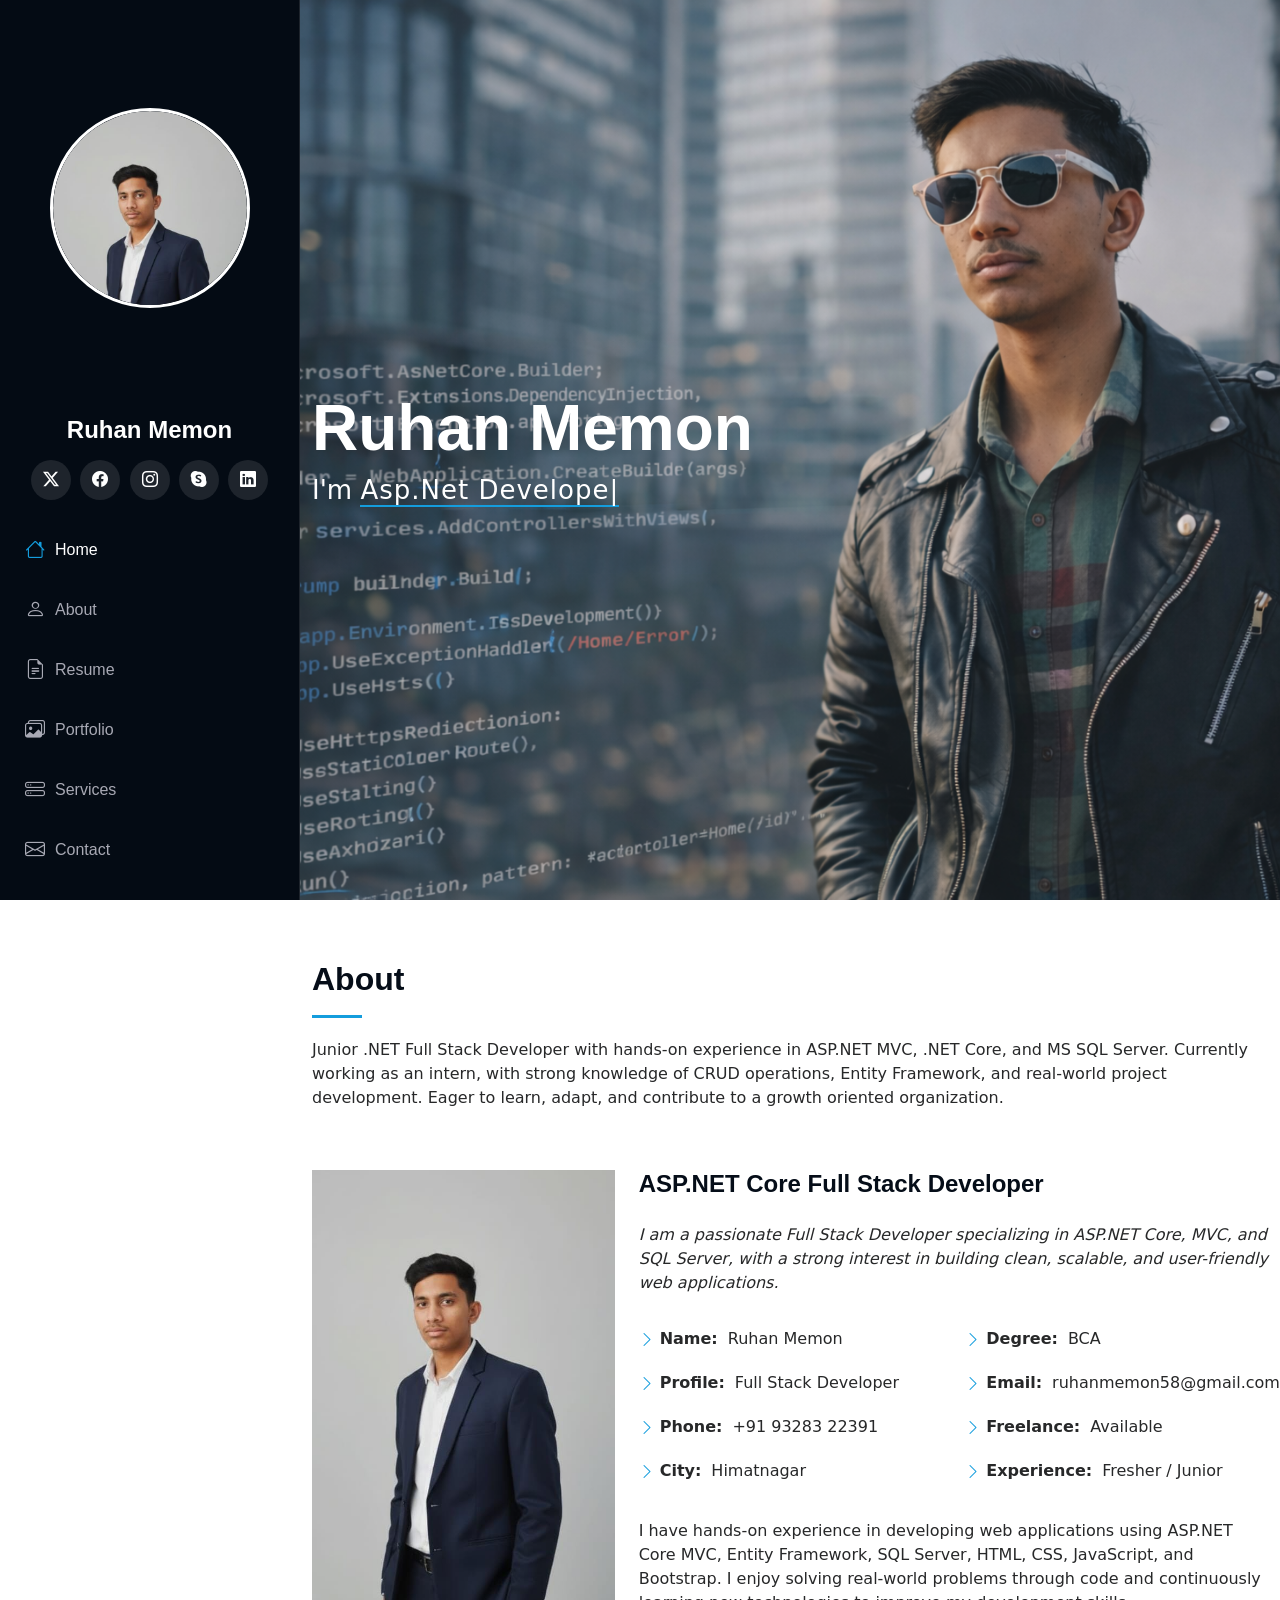
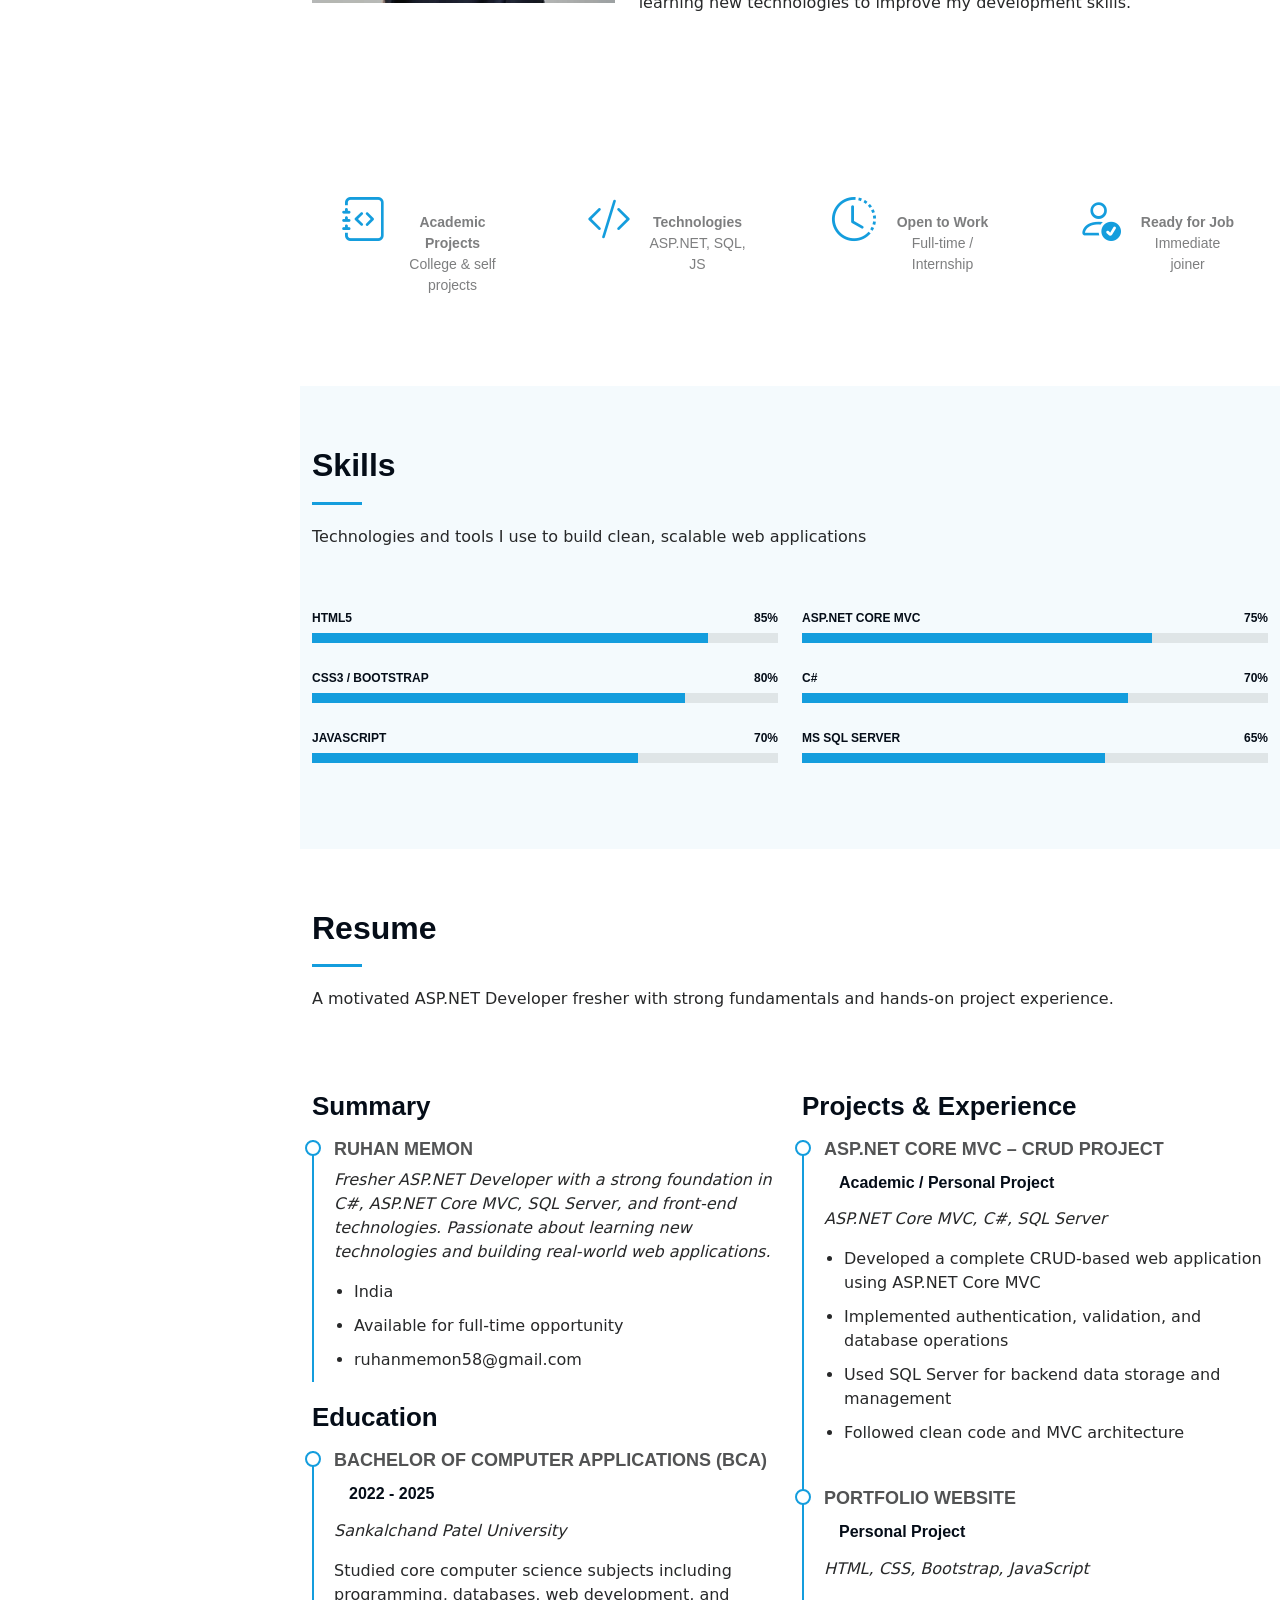
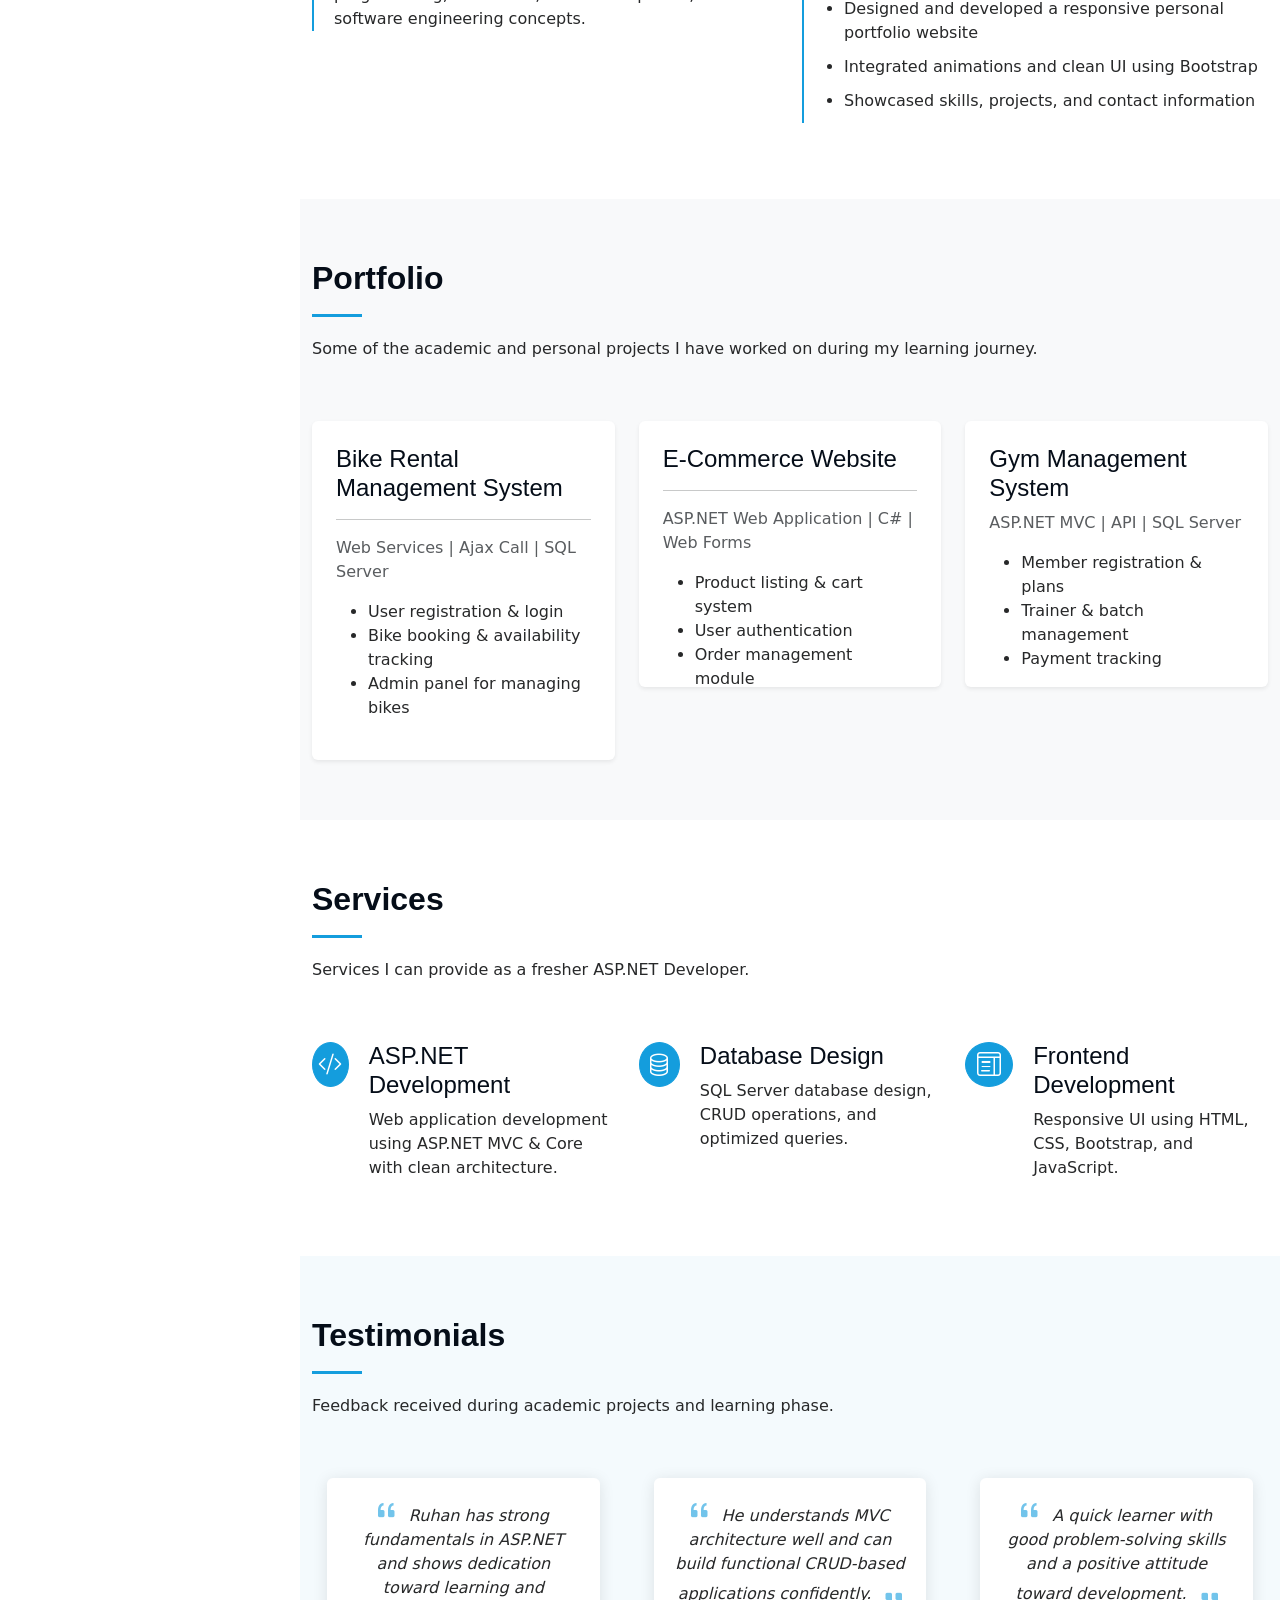
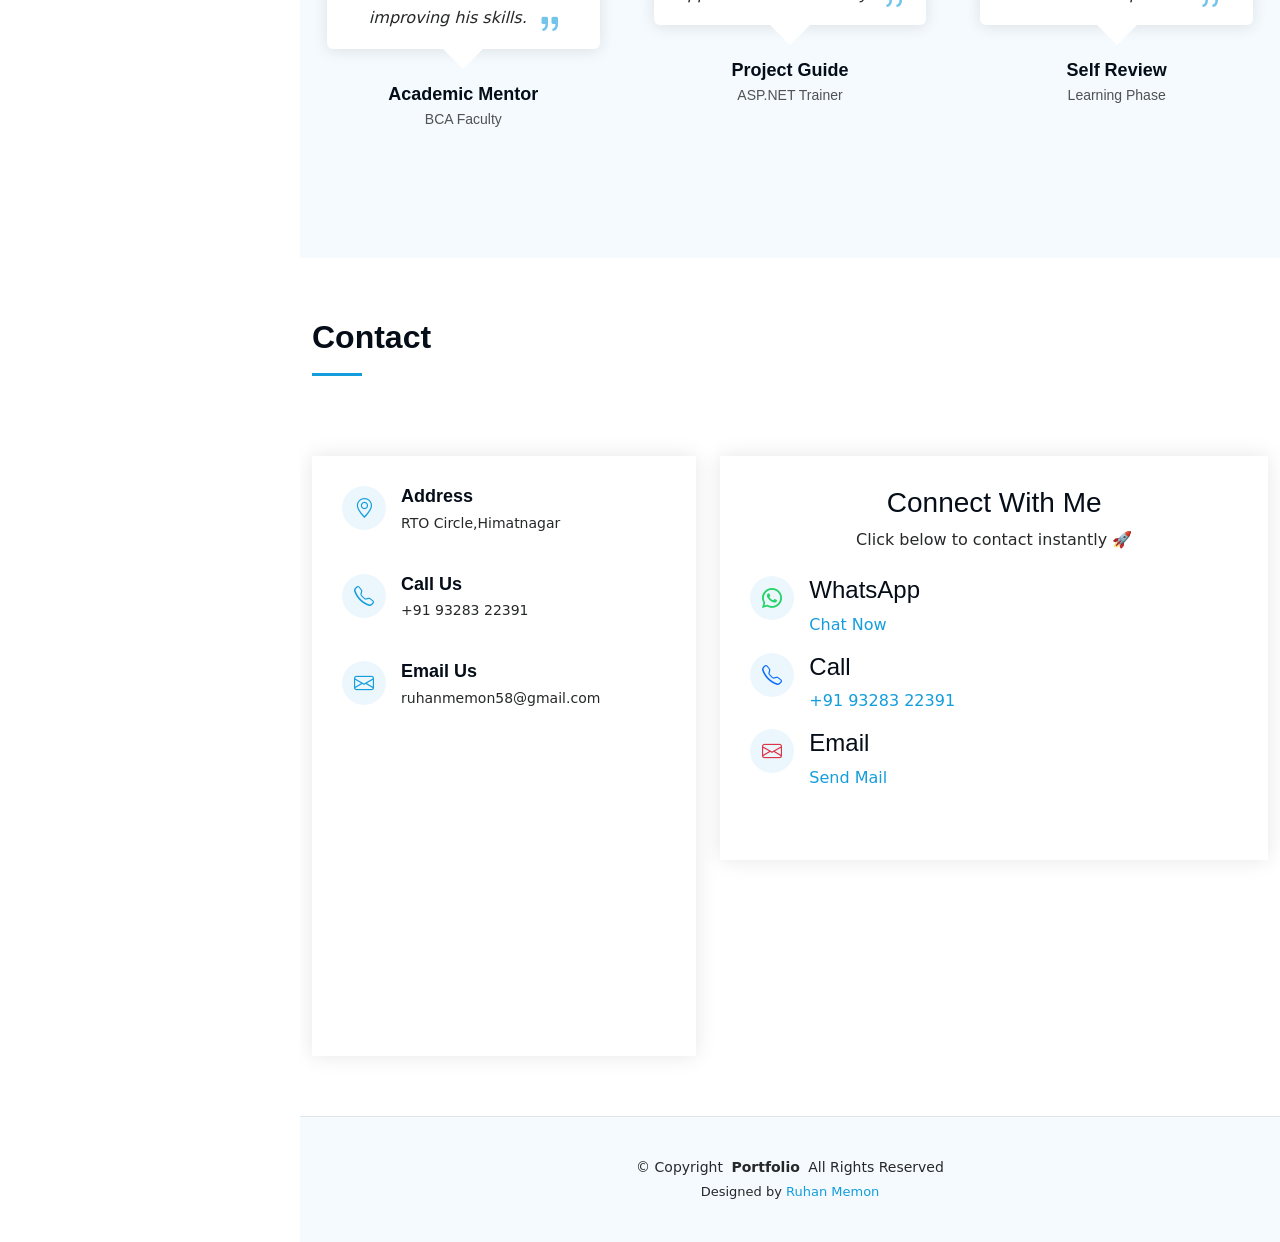
==== commit 095b990a: "Fix progress bar and images" ====
--- a/index.html
+++ b/index.html
@@ -636,6 +636,10 @@
     backSpeed: 50,
     loop: true
   });
+document.querySelectorAll('.progress-bar').forEach(bar => {
+    let value = bar.getAttribute('aria-valuenow');
+    bar.style.width = value + '%';
+});
 </script>
 
 </body>
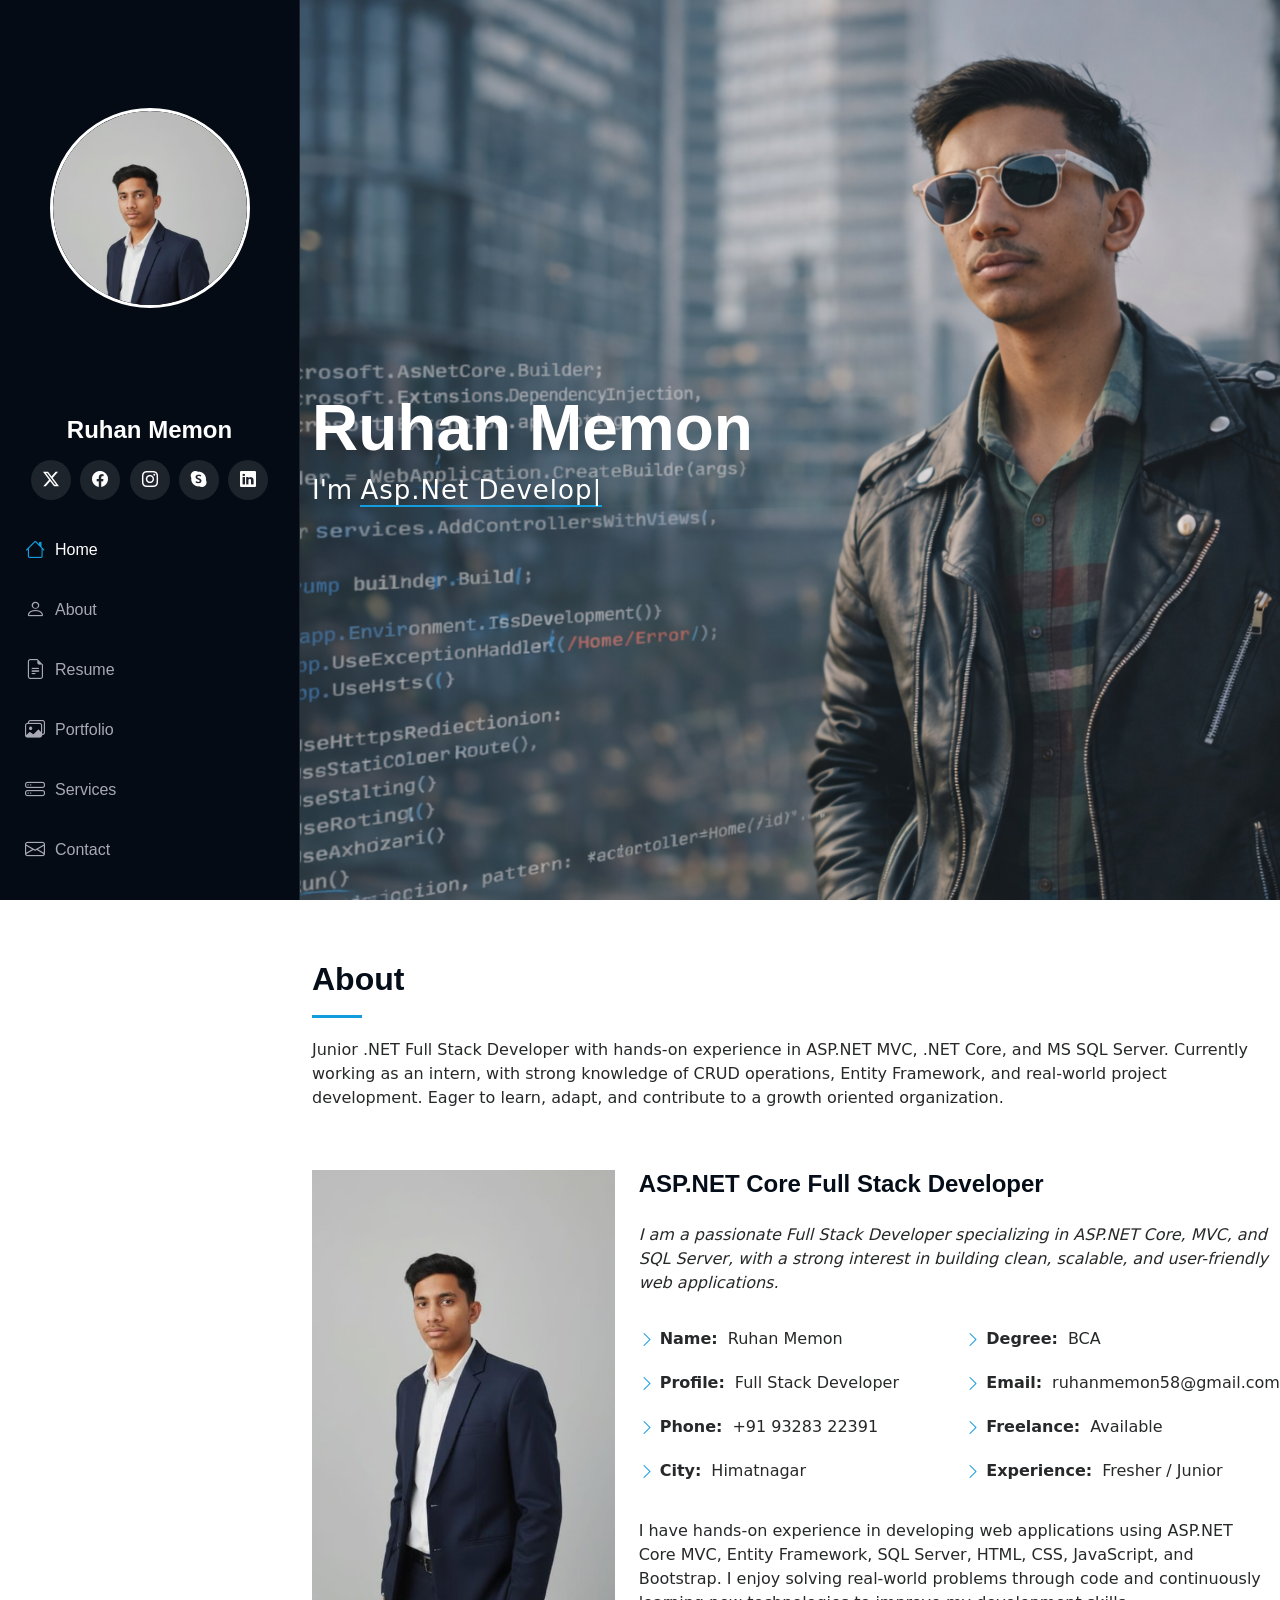
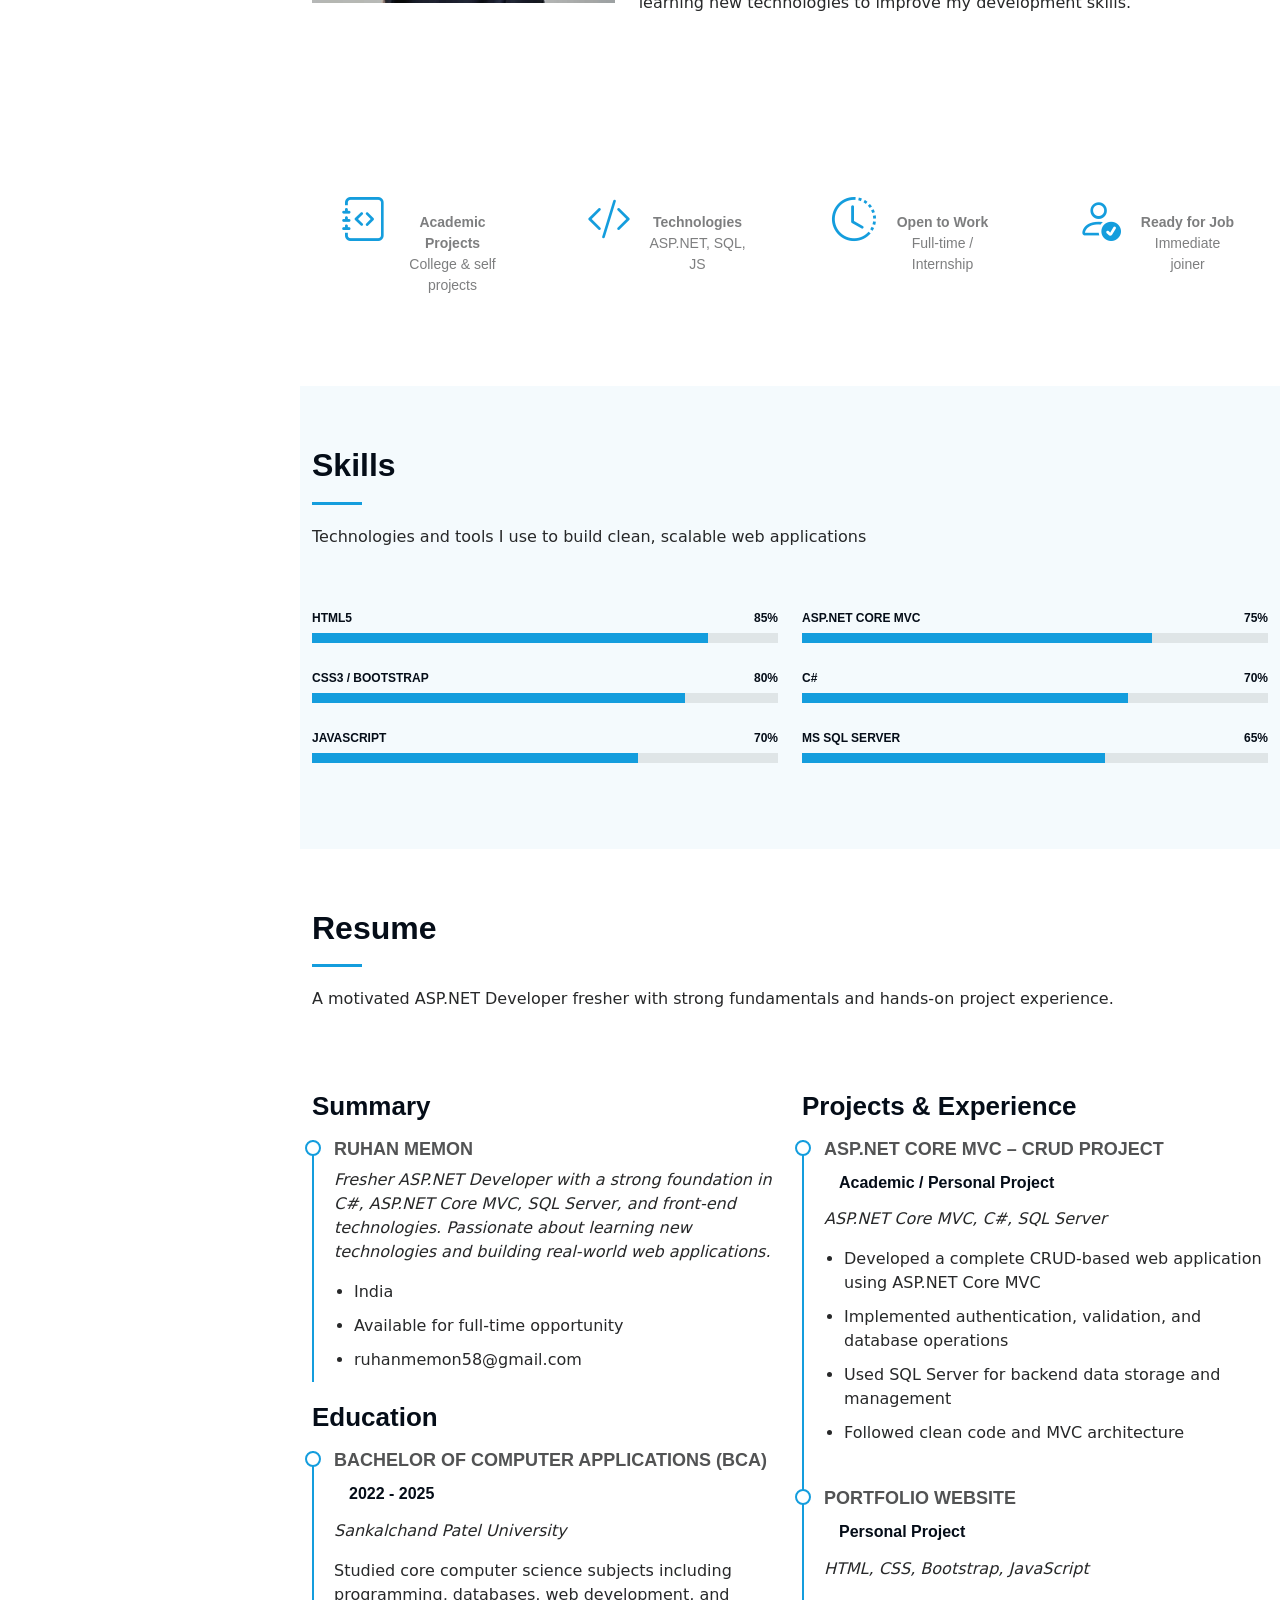
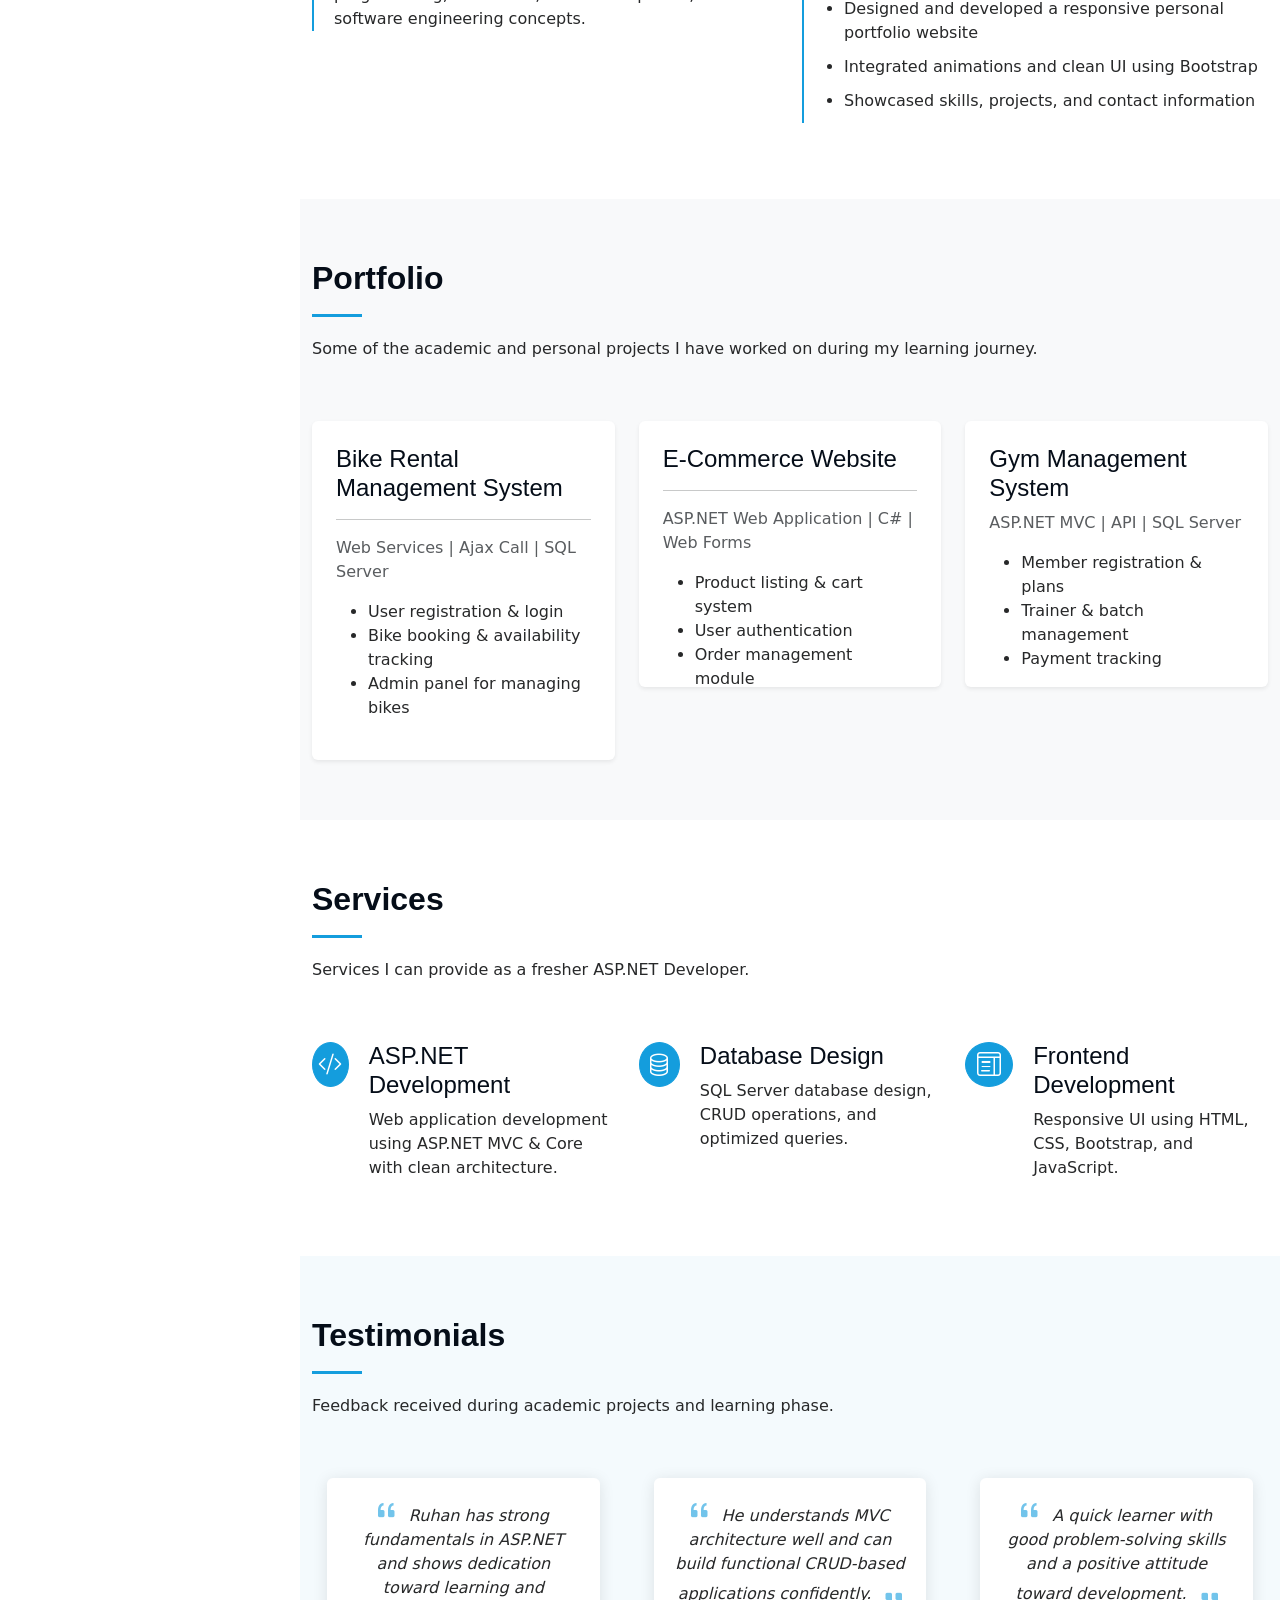
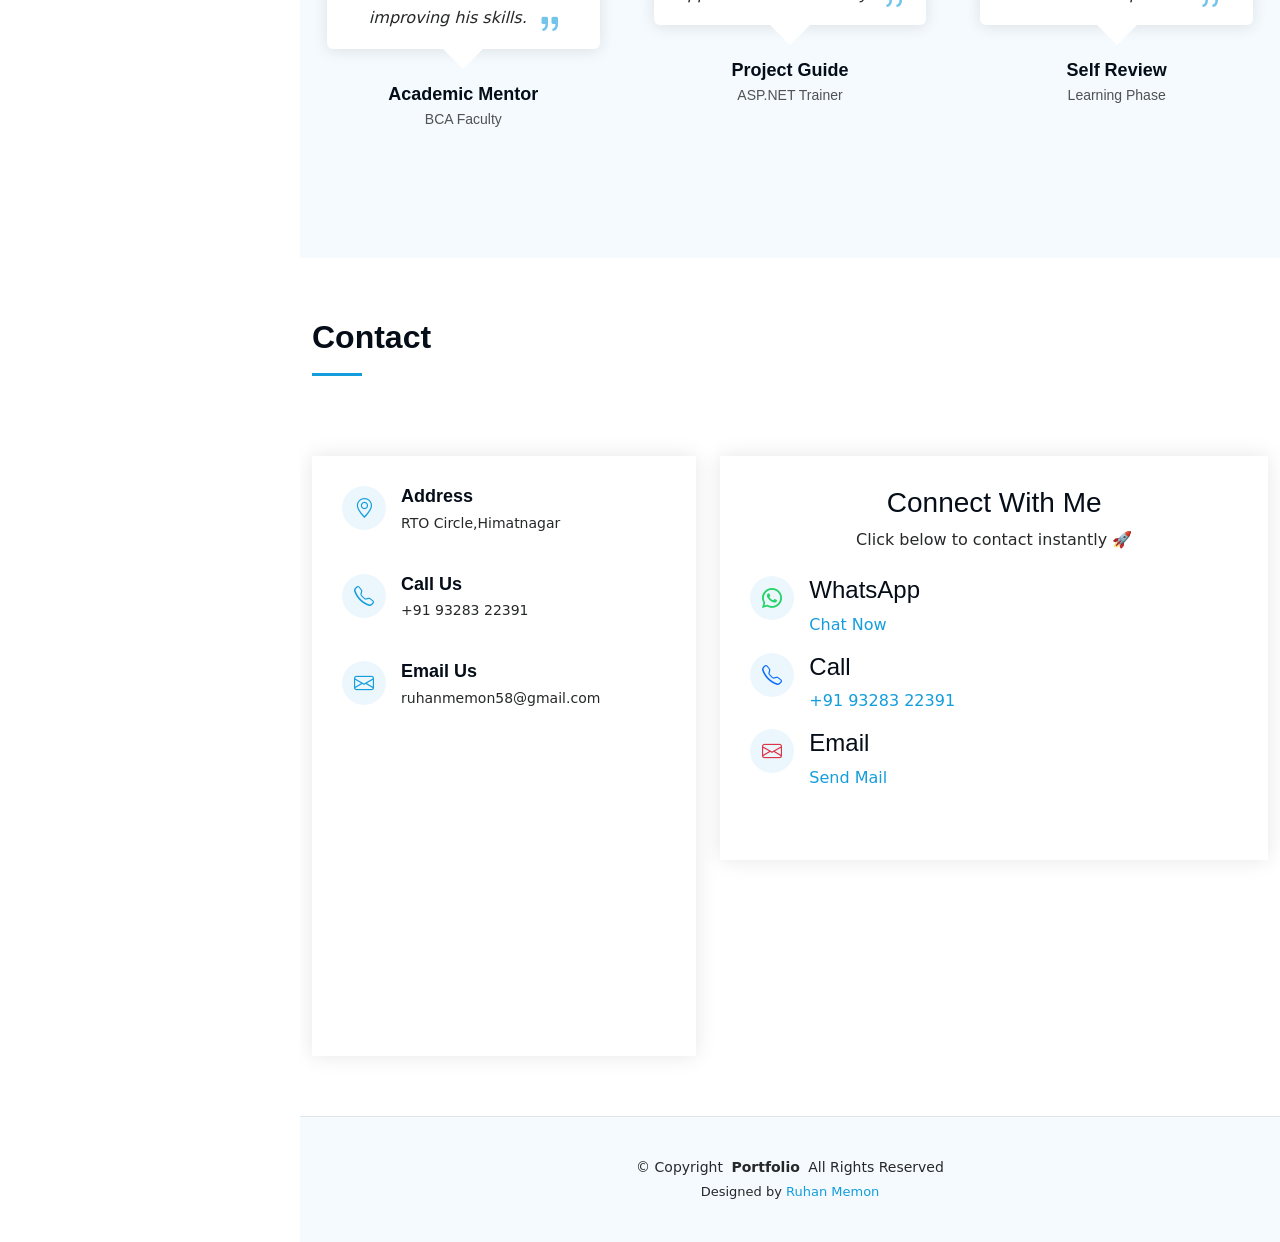
==== commit 5276c363: "Fix Toggle" ====
--- a/index.html
+++ b/index.html
@@ -57,25 +57,6 @@
              <li><a href="#resume"><i class="bi bi-file-earmark-text navicon"></i> Resume</a></li>
              <li><a href="#portfolio"><i class="bi bi-images navicon"></i> Portfolio</a></li>
              <li><a href="#services"><i class="bi bi-hdd-stack navicon"></i> Services</a></li>
-             <!-- <li class="dropdown">
-                 <a href="#"><i class="bi bi-menu-button navicon"></i> <span>Dropdown</span> <i class="bi bi-chevron-down toggle-dropdown"></i></a>
-                 <ul>
-                     <li><a href="#">Dropdown 1</a></li>
-                     <li class="dropdown">
-                         <a href="#"><span>Deep Dropdown</span> <i class="bi bi-chevron-down toggle-dropdown"></i></a>
-                         <ul>
-                             <li><a href="#">Deep Dropdown 1</a></li>
-                             <li><a href="#">Deep Dropdown 2</a></li>
-                             <li><a href="#">Deep Dropdown 3</a></li>
-                             <li><a href="#">Deep Dropdown 4</a></li>
-                             <li><a href="#">Deep Dropdown 5</a></li>
-                         </ul>
-                     </li>
-                     <li><a href="#">Dropdown 2</a></li>
-                     <li><a href="#">Dropdown 3</a></li>
-                     <li><a href="#">Dropdown 4</a></li>
-                 </ul>
-             </li>  -->
              <li><a href="#contact"><i class="bi bi-envelope navicon"></i> Contact</a></li>
          </ul>
      </nav>
@@ -640,6 +621,9 @@
     let value = bar.getAttribute('aria-valuenow');
     bar.style.width = value + '%';
 });
+document.querySelector('.header-toggle').addEventListener('click', function () {
+    document.querySelector('#header').classList.toggle('header-show');
+});
 </script>
 
 </body>
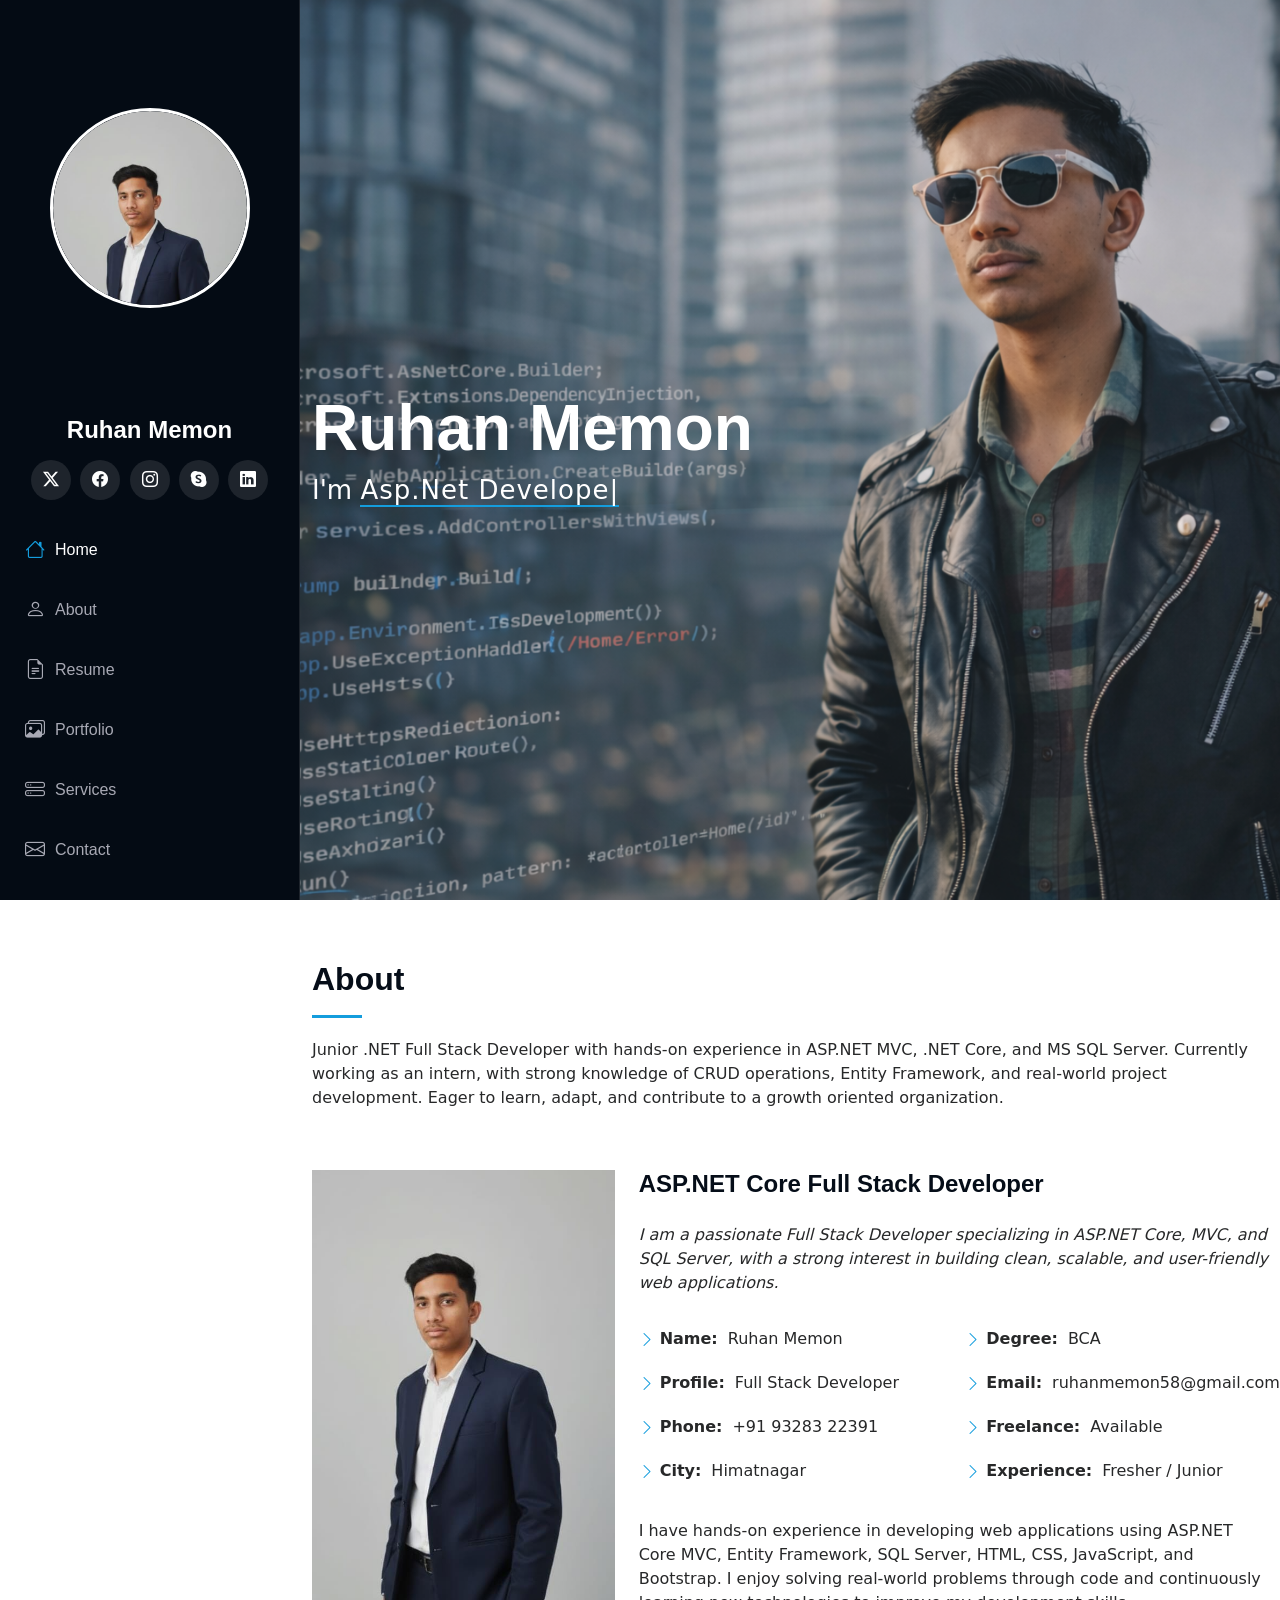
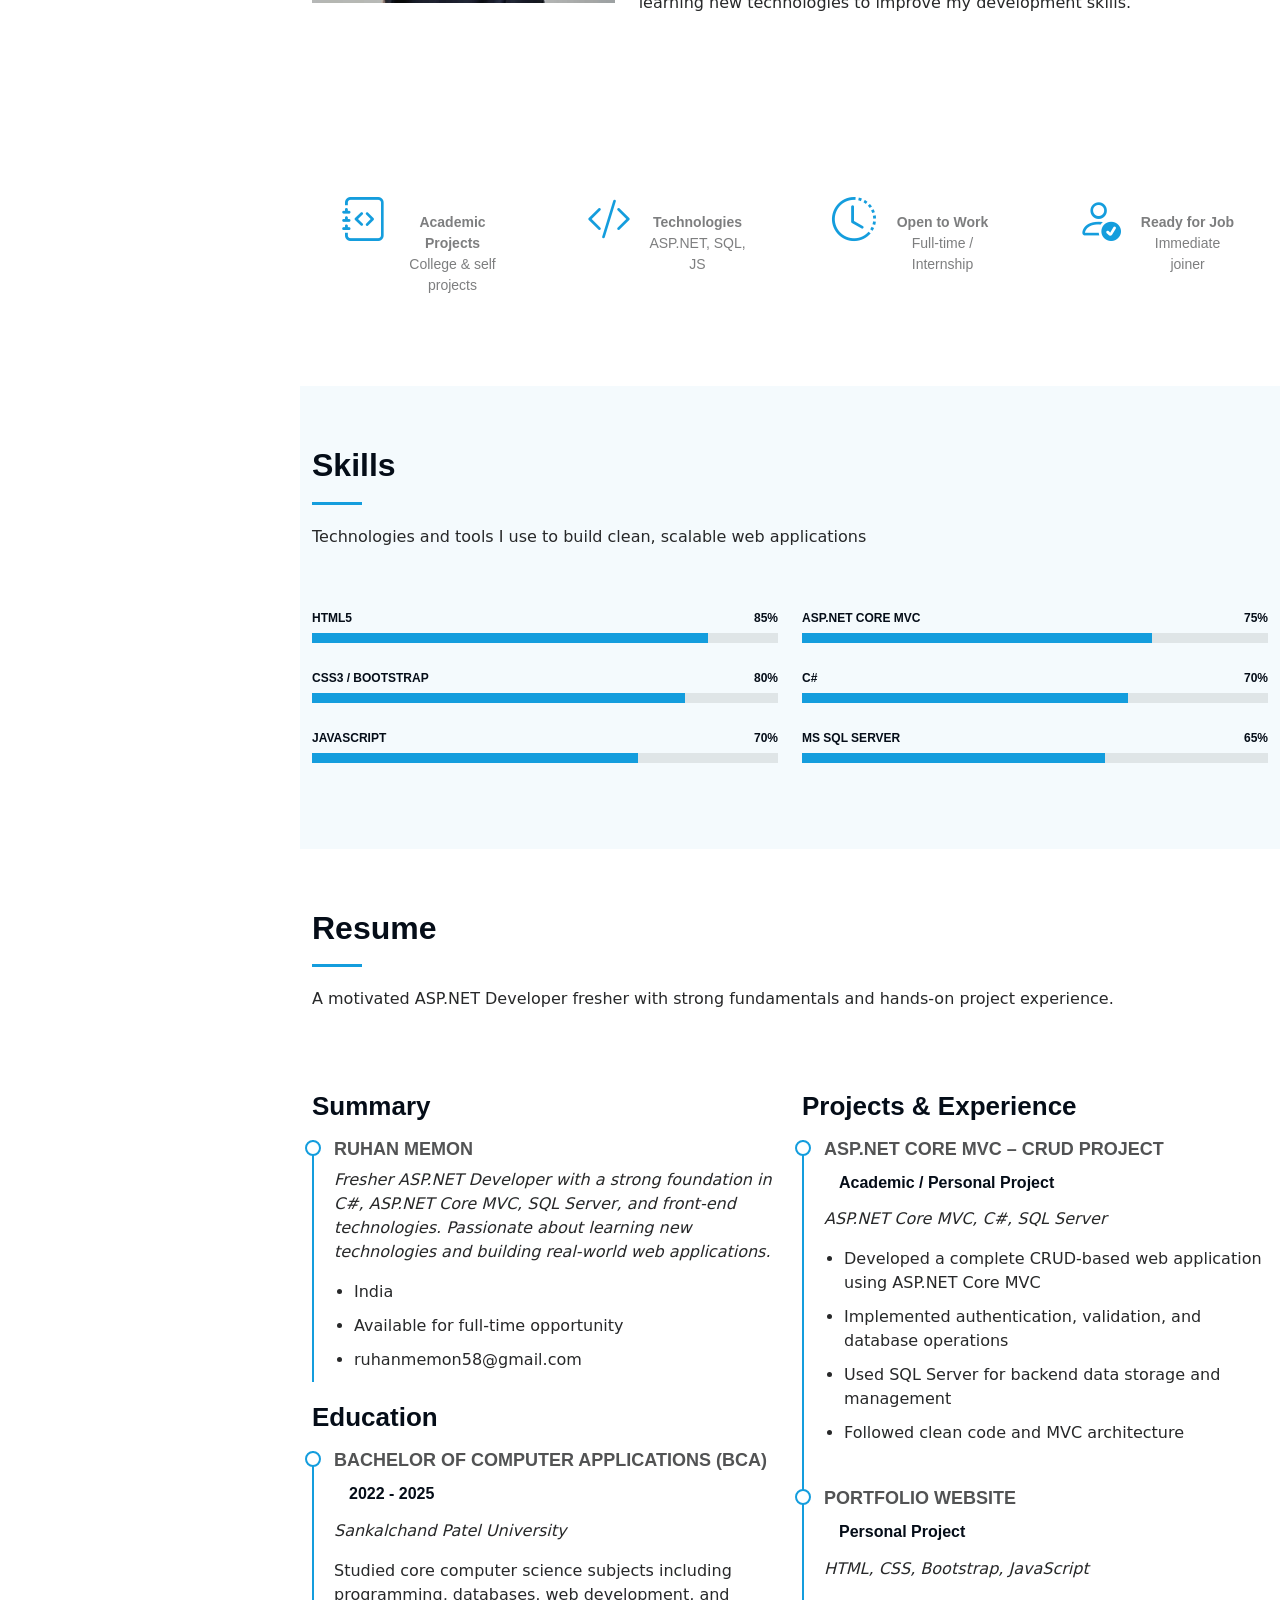
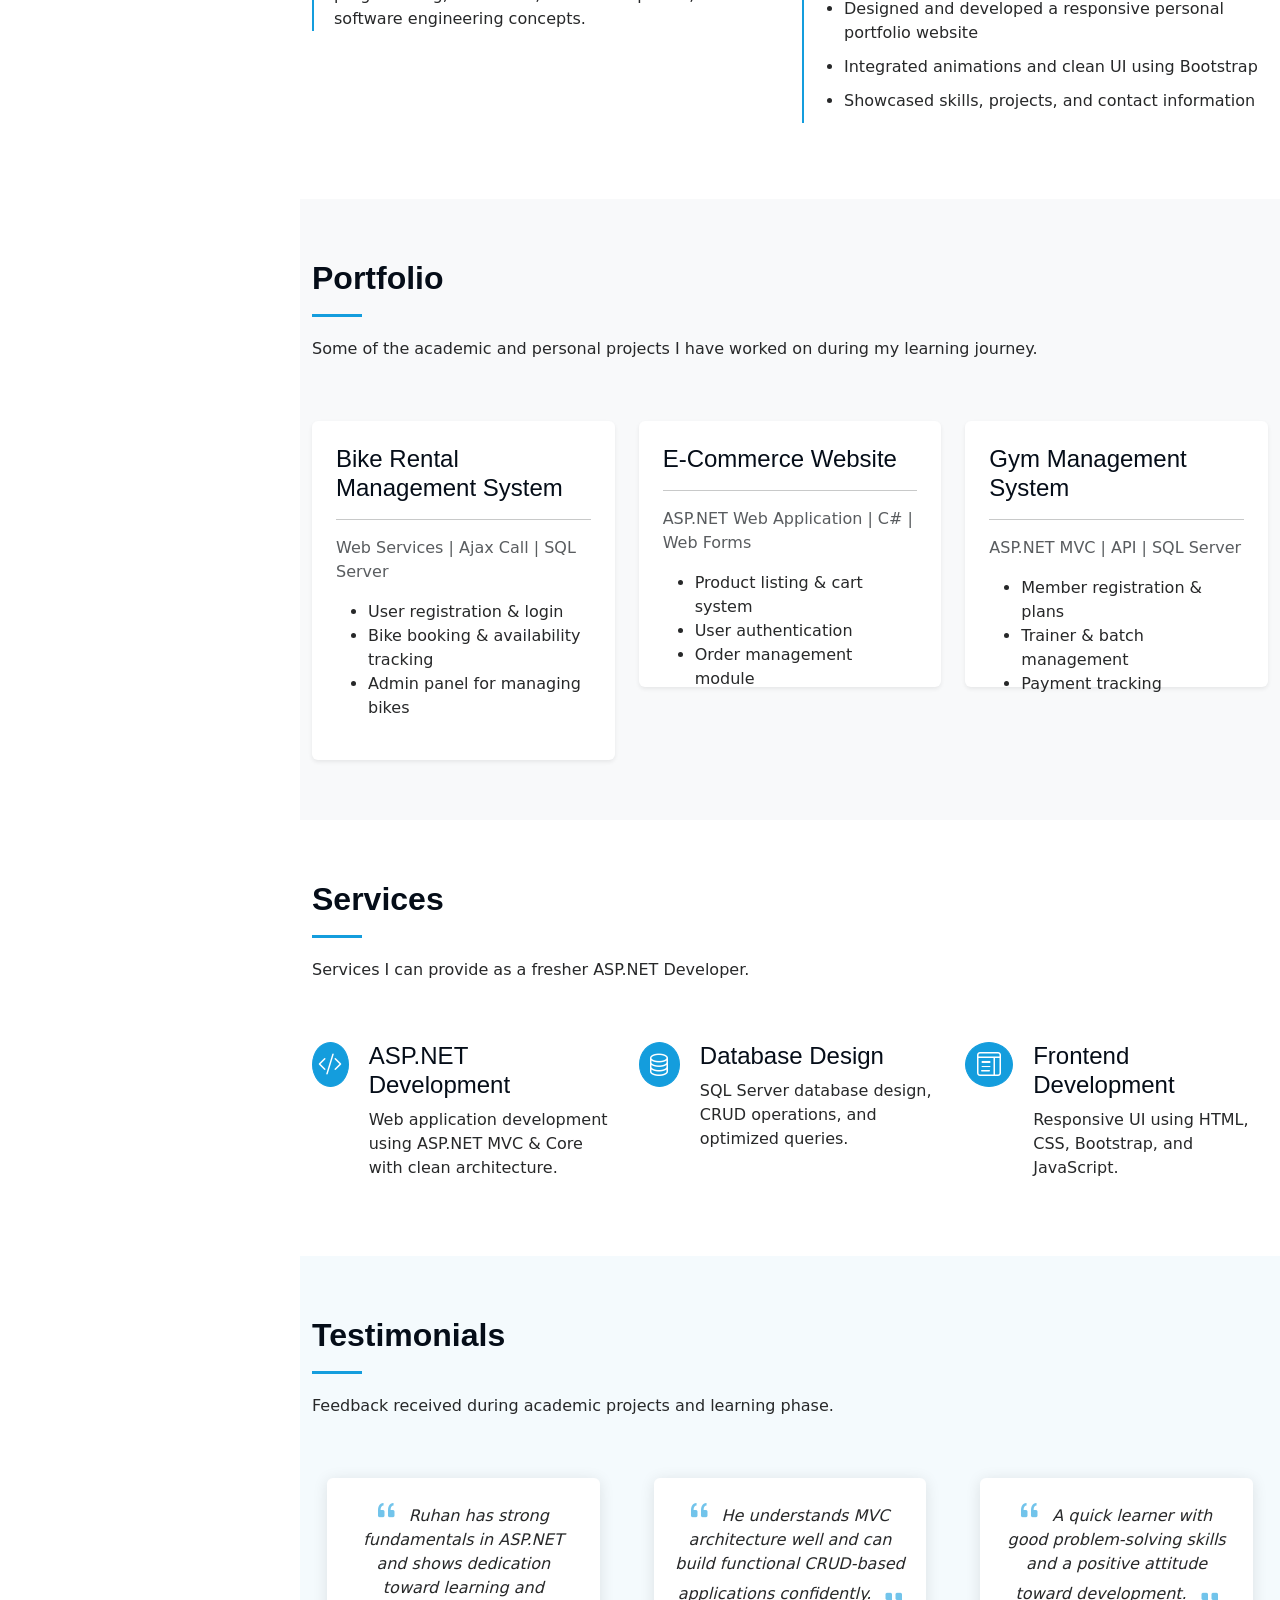
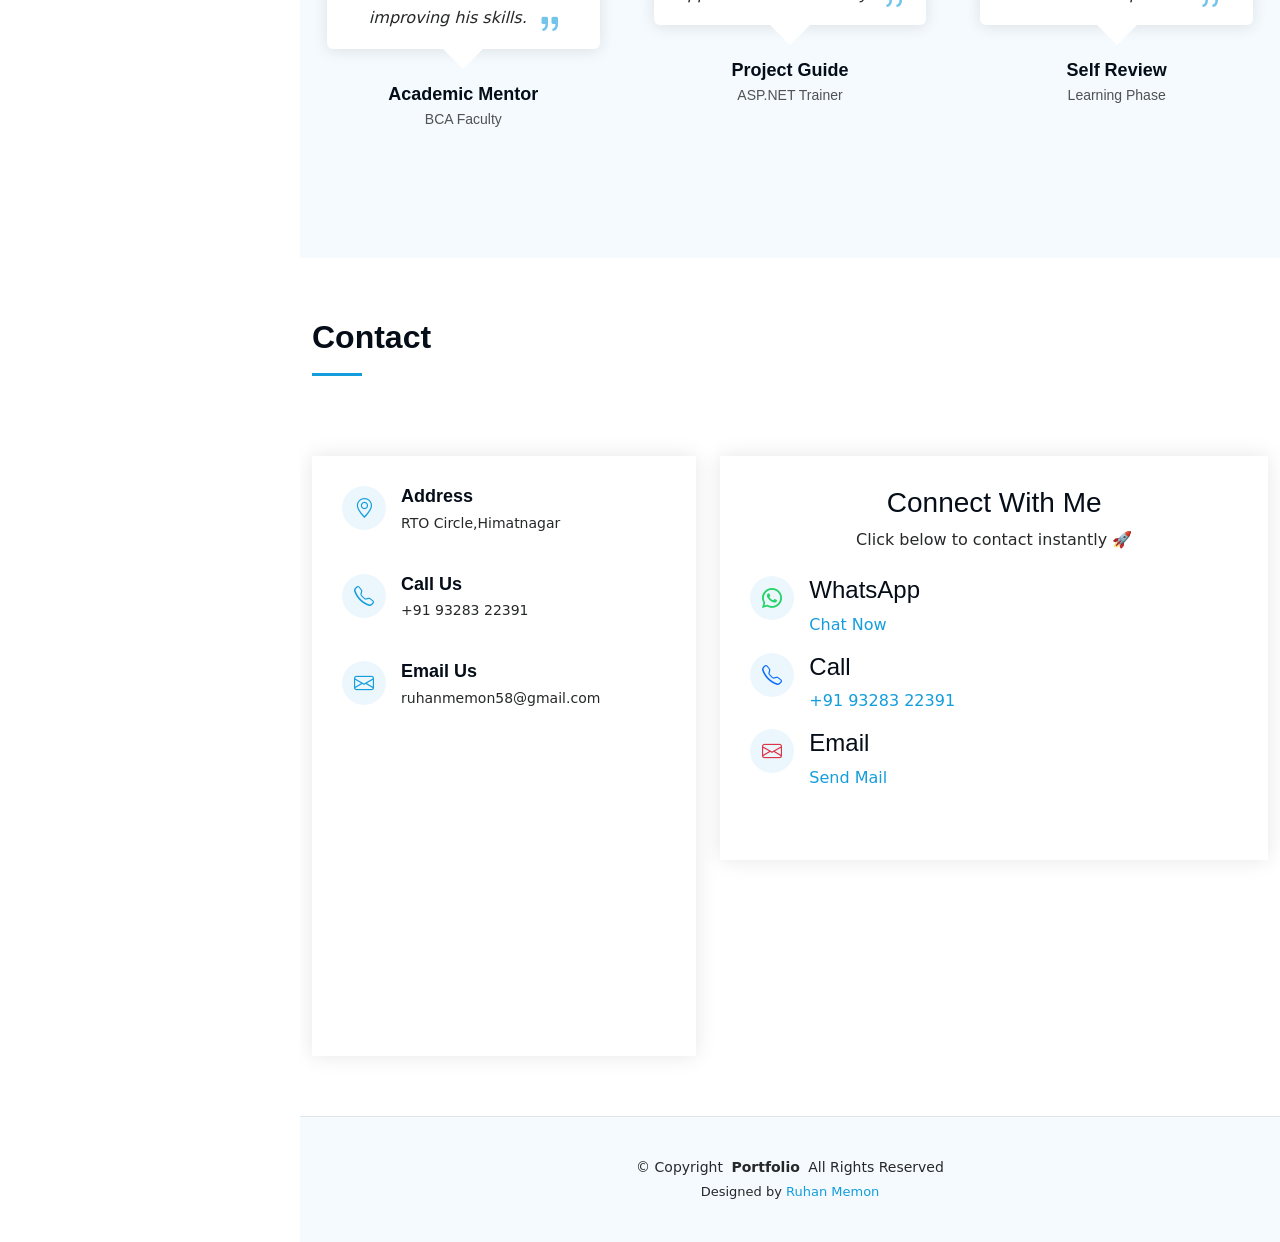
==== commit 8926e303: "Fix Line" ====
--- a/index.html
+++ b/index.html
@@ -368,6 +368,7 @@
              <div class="col-lg-4 col-md-6" data-aos="fade-up" data-aos-delay="300">
                  <div class="portfolio-item p-4 shadow-sm bg-white rounded" style="height:266px">
                      <h4>Gym Management System</h4>
+                      <hr />
                      <p class="text-muted">ASP.NET MVC | API | SQL Server  </p>
                      <ul>
                          <li>Member registration & plans</li>
